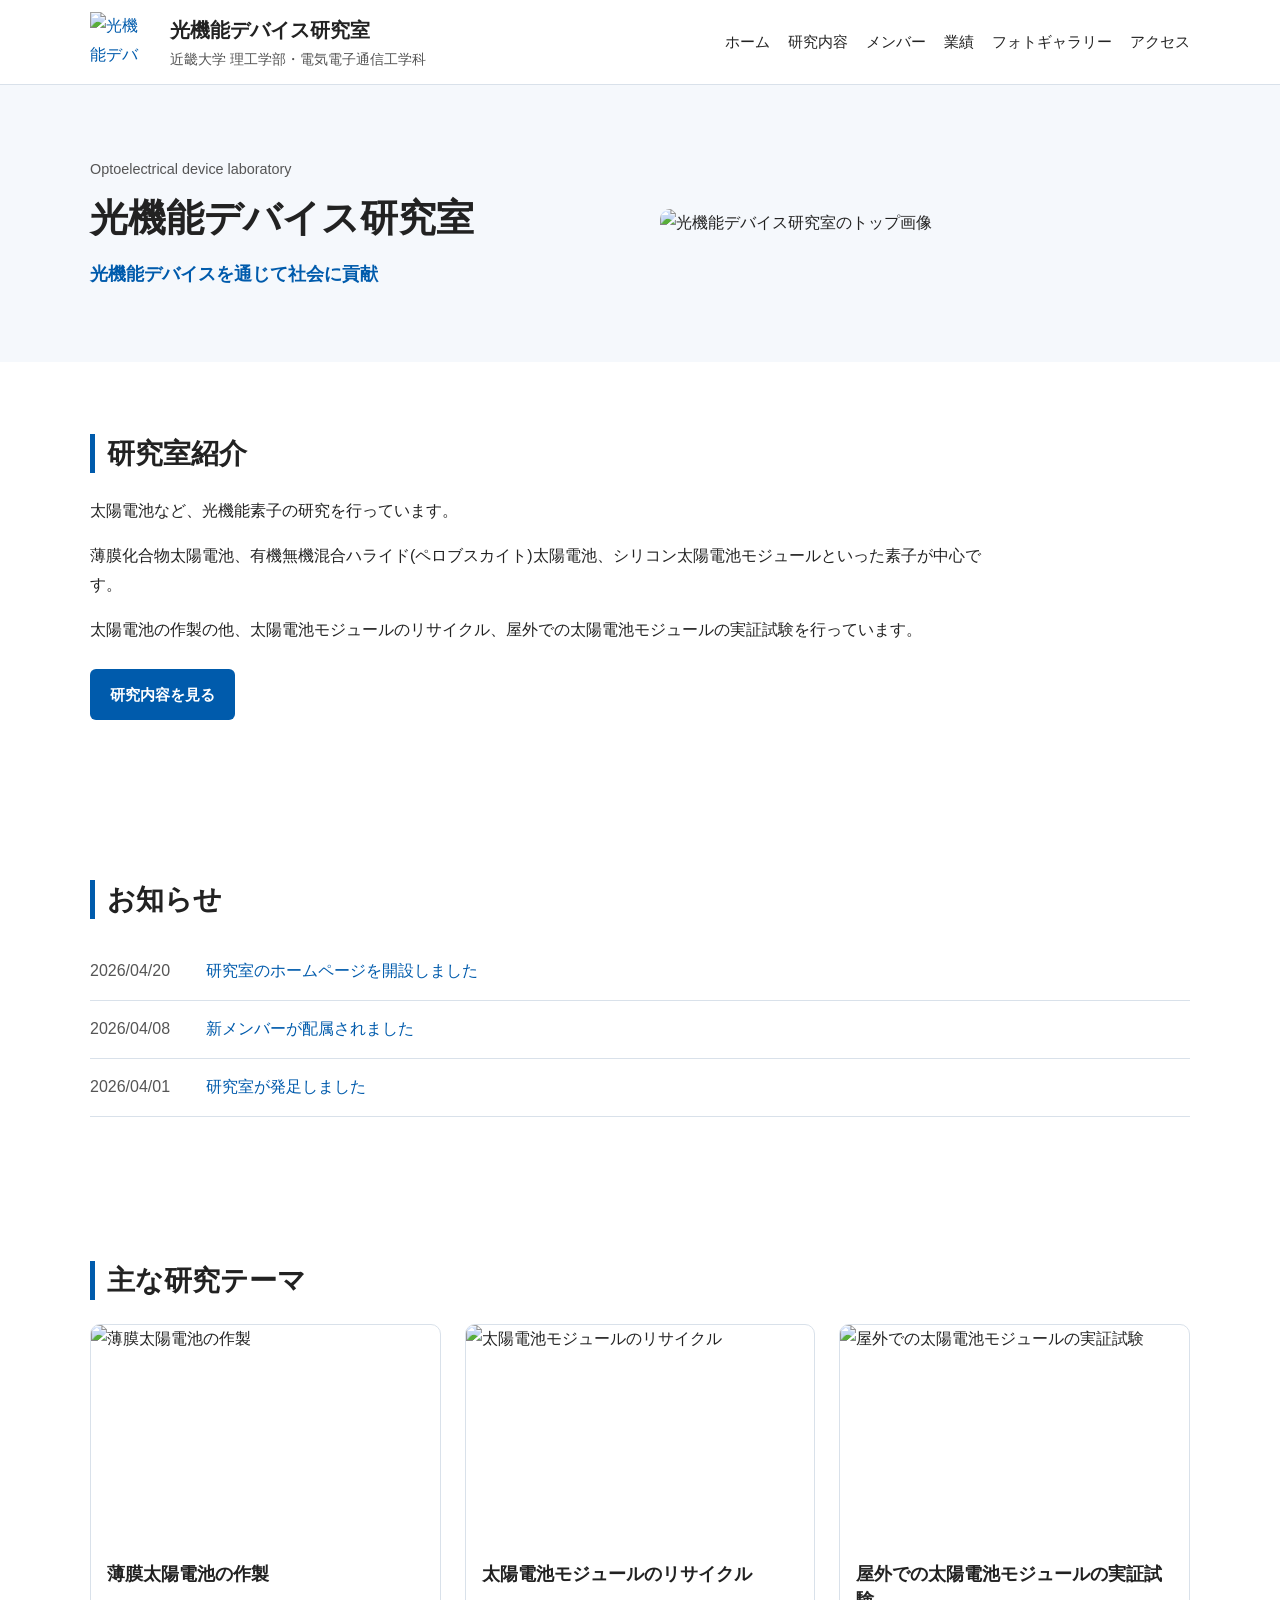
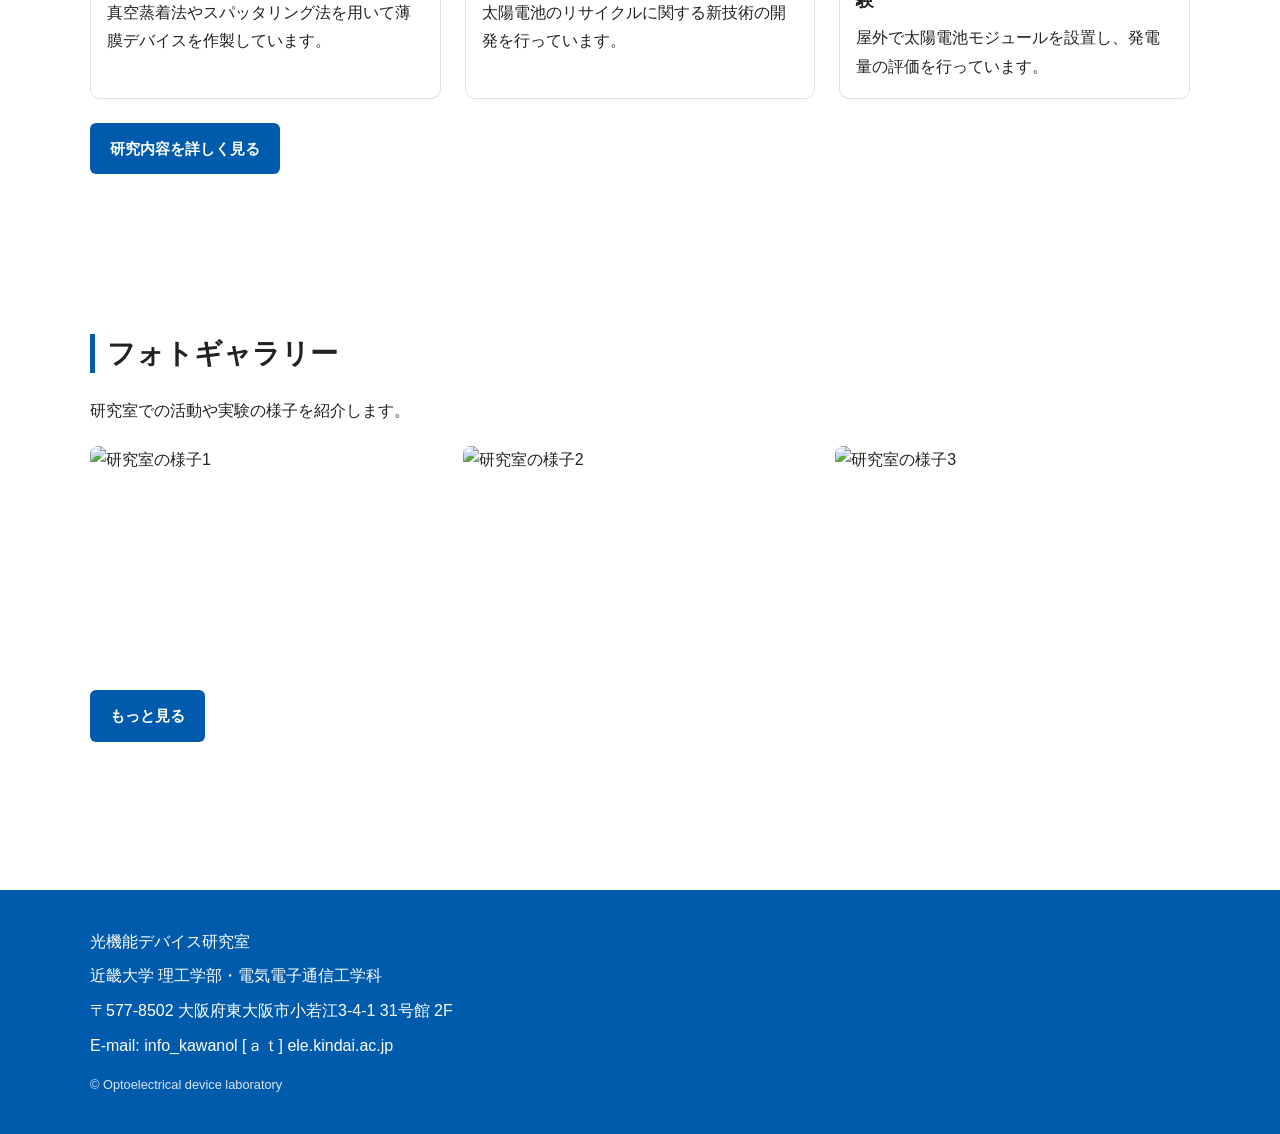
==== index.html @ dac976de "Add files via upload" ====
<!DOCTYPE html>
<html lang="ja">
<head>
  <meta charset="UTF-8">
  <meta name="viewport" content="width=device-width, initial-scale=1.0">
  <title>ホーム | 光機能デバイス研究室</title>
  <meta name="description" content="近畿大学 理工学部・電気電子通信工学科 光機能デバイス研究室のホームページです。研究内容、お知らせ、フォトギャラリーなどを掲載しています。">
  <link rel="stylesheet" href="css/style.css">
</head>
<body>
  <header class="site-header">
    <div class="container header-inner">
      <a href="index.html" class="site-logo">
        <img src="images/logo.jpg" alt="光機能デバイス研究室ロゴ">
      </a>

      <div class="site-title-group">
        <p class="site-title">光機能デバイス研究室</p>
        <p class="site-subtitle">近畿大学 理工学部・電気電子通信工学科</p>
      </div>

      <nav class="global-nav" aria-label="グローバルナビゲーション">
        <ul>
          <li><a href="index.html">ホーム</a></li>
          <li><a href="research.html">研究内容</a></li>
          <li><a href="members.html">メンバー</a></li>
          <li><a href="publications.html">業績</a></li>
          <li><a href="gallery.html">フォトギャラリー</a></li>
          <li><a href="access.html">アクセス</a></li>
        </ul>
      </nav>
    </div>
  </header>

  <main>
    <section class="hero">
      <div class="container hero-inner">
        <div class="hero-text">
          <p class="lab-name-en">Optoelectrical device laboratory</p>
          <h1>光機能デバイス研究室</h1>
          <p class="catchcopy">光機能デバイスを通じて社会に貢献</p>
        </div>

        <div class="hero-image">
          <img src="images/top.jpg" alt="光機能デバイス研究室のトップ画像">
        </div>
      </div>
    </section>

    <section class="about section">
      <div class="container">
        <h2>研究室紹介</h2>
        <p>太陽電池など、光機能素子の研究を行っています。</p>
        <p>薄膜化合物太陽電池、有機無機混合ハライド(ペロブスカイト)太陽電池、シリコン太陽電池モジュールといった素子が中心です。</p>
        <p>太陽電池の作製の他、太陽電池モジュールのリサイクル、屋外での太陽電池モジュールの実証試験を行っています。</p>
        <p class="section-link">
          <a href="research.html" class="button-link">研究内容を見る</a>
        </p>
      </div>
    </section>

    <section class="news section">
      <div class="container">
        <h2>お知らせ</h2>
        <ul class="news-list">
          <li>
            <time datetime="2026-04-20">2026/04/20</time>
            <a href="news/20260420-website-open.html">研究室のホームページを開設しました</a>
          </li>
          <li>
            <time datetime="2026-04-08">2026/04/08</time>
            <a href="news/20260408-new-members.html">新メンバーが配属されました</a>
          </li>
          <li>
            <time datetime="2026-04-01">2026/04/01</time>
            <a href="news/20260401-lab-start.html">研究室が発足しました</a>
          </li>
        </ul>
      </div>
    </section>

    <section class="research-summary section">
      <div class="container">
        <h2>主な研究テーマ</h2>

        <div class="card-grid">
          <article class="card">
            <img src="images/theme1.jpg" alt="薄膜太陽電池の作製">
            <div class="card-body">
              <h3>薄膜太陽電池の作製</h3>
              <p>真空蒸着法やスパッタリング法を用いて薄膜デバイスを作製しています。</p>
            </div>
          </article>

          <article class="card">
            <img src="images/theme2.jpg" alt="太陽電池モジュールのリサイクル">
            <div class="card-body">
              <h3>太陽電池モジュールのリサイクル</h3>
              <p>太陽電池のリサイクルに関する新技術の開発を行っています。</p>
            </div>
          </article>

          <article class="card">
            <img src="images/theme3.jpg" alt="屋外での太陽電池モジュールの実証試験">
            <div class="card-body">
              <h3>屋外での太陽電池モジュールの実証試験</h3>
              <p>屋外で太陽電池モジュールを設置し、発電量の評価を行っています。</p>
            </div>
          </article>
        </div>

        <p class="section-link">
          <a href="research.html" class="button-link">研究内容を詳しく見る</a>
        </p>
      </div>
    </section>

    <section class="gallery-preview section">
      <div class="container">
        <h2>フォトギャラリー</h2>
        <p>研究室での活動や実験の様子を紹介します。</p>

        <div class="gallery-grid">
          <img src="images/gallery_001.jpg" alt="研究室の様子1">
          <img src="images/gallery_002.jpg" alt="研究室の様子2">
          <img src="images/gallery_003.jpg" alt="研究室の様子3">
        </div>

        <p class="section-link">
          <a href="gallery.html" class="button-link">もっと見る</a>
        </p>
      </div>
    </section>
  </main>

  <footer class="site-footer">
    <div class="container">
      <p>光機能デバイス研究室</p>
      <p>近畿大学 理工学部・電気電子通信工学科</p>
      <p>〒577-8502 大阪府東大阪市小若江3-4-1 31号館 2F</p>
      <p>E-mail: info_kawanol [ａｔ] ele.kindai.ac.jp</p>
      <p class="copyright">© Optoelectrical device laboratory</p>
    </div>
  </footer>

  <script src="js/main.js"></script>
</body>
</html>
---- css/style.css ----
/* ===============================
   リセット & 基本設定
=============================== */
*,
*::before,
*::after {
  box-sizing: border-box;
}

html {
  font-size: 100%;
}

body {
  margin: 0;
  font-family:
    "Hiragino Kaku Gothic ProN",
    "Yu Gothic",
    "Meiryo",
    sans-serif;
  line-height: 1.8;
  color: #222222;
  background: #ffffff;
}

img {
  max-width: 100%;
  height: auto;
  display: block;
}

a {
  color: #005BAC;
  text-decoration: none;
  transition: 0.2s ease;
}

a:hover {
  text-decoration: underline;
}

ul,
ol {
  margin: 0;
  padding: 0;
}

p {
  margin: 0 0 1em;
}

/* ===============================
   共通レイアウト
=============================== */
.container {
  width: min(1100px, 92%);
  margin: 0 auto;
}

.section {
  padding: 72px 0;
}

.section-link {
  margin-top: 24px;
}

.page-header {
  background: #F5F8FC;
}

.page-header h1 {
  margin: 0 0 16px;
  font-size: 2.2rem;
  line-height: 1.4;
}

.page-header p {
  max-width: 800px;
  margin-bottom: 0;
  color: #444444;
}

/* ===============================
   見出し
=============================== */
h1,
h2,
h3 {
  line-height: 1.4;
}

h2 {
  font-size: 1.75rem;
  margin: 0 0 24px;
  border-left: 5px solid #005BAC;
  padding-left: 12px;
}

h3 {
  font-size: 1.15rem;
  margin: 0 0 12px;
}

/* ===============================
   ボタン・リンク
=============================== */
.button-link {
  display: inline-block;
  padding: 12px 20px;
  background: #005BAC;
  color: #ffffff;
  border-radius: 6px;
  font-size: 0.95rem;
  font-weight: 700;
  text-decoration: none;
}

.button-link:hover {
  background: #0F6FC6;
  text-decoration: none;
}

.text-link {
  display: inline-block;
  margin-top: 24px;
  font-weight: 700;
}

/* ===============================
   ヘッダー
=============================== */
.site-header {
  background: #ffffff;
  border-bottom: 1px solid #D9E1EA;
}

.header-inner {
  display: flex;
  align-items: center;
  gap: 20px;
  padding: 12px 0;
}

.site-logo {
  flex-shrink: 0;
}

.site-logo img {
  width: 60px;
  height: 60px;
  object-fit: cover;
}

.site-title-group {
  flex: 1;
  min-width: 0;
}

.site-title {
  font-size: 1.25rem;
  font-weight: 700;
  margin: 0;
}

.site-subtitle {
  font-size: 0.85rem;
  color: #555555;
  margin: 0;
}

.global-nav ul {
  list-style: none;
  display: flex;
  flex-wrap: wrap;
  gap: 18px;
  margin: 0;
  padding: 0;
}

.global-nav a {
  font-size: 0.95rem;
  color: #222222;
  text-decoration: none;
}

.global-nav a:hover {
  color: #005BAC;
  text-decoration: none;
}

/* ===============================
   ヒーロー（トップページ）
=============================== */
.hero {
  background: #F5F8FC;
  padding: 72px 0;
}

.hero-inner {
  display: grid;
  grid-template-columns: 1fr 1fr;
  gap: 40px;
  align-items: center;
}

.hero-text {
  min-width: 0;
}

.lab-name-en {
  font-size: 0.9rem;
  color: #555555;
  margin-bottom: 8px;
}

.hero h1 {
  font-size: 2.4rem;
  margin: 0 0 12px;
}

.catchcopy {
  font-size: 1.15rem;
  color: #005BAC;
  font-weight: 700;
  margin-bottom: 0;
}

.hero-image img {
  width: 100%;
  border-radius: 10px;
  object-fit: cover;
}

/* ===============================
   研究室紹介
=============================== */
.about p {
  max-width: 900px;
}

/* ===============================
   お知らせ
=============================== */
.news-list {
  list-style: none;
  padding: 0;
  margin: 0;
}

.news-list li {
  display: flex;
  gap: 16px;
  align-items: flex-start;
  padding: 14px 0;
  border-bottom: 1px solid #D9E1EA;
}

.news-list time {
  color: #555555;
  min-width: 100px;
  flex-shrink: 0;
}

/* ===============================
   カード（トップの研究テーマ）
=============================== */
.card-grid {
  display: grid;
  grid-template-columns: repeat(3, 1fr);
  gap: 24px;
}

.card {
  border: 1px solid #D9E1EA;
  border-radius: 10px;
  overflow: hidden;
  background: #ffffff;
}

.card img {
  width: 100%;
  height: 220px;
  object-fit: cover;
}

.card-body {
  padding: 16px;
}

.card-body p {
  margin-bottom: 0;
}

/* ===============================
   研究内容ページ
=============================== */
.research-detail .container {
  display: grid;
  gap: 40px;
}

.research-item {
  display: grid;
  grid-template-columns: 1fr 1fr;
  gap: 32px;
  align-items: center;
}

.research-image img {
  width: 100%;
  border-radius: 10px;
  object-fit: cover;
}

.research-text p:last-child {
  margin-bottom: 0;
}

/* ===============================
   メンバーページ
=============================== */
.profile-card {
  display: grid;
  grid-template-columns: 280px 1fr;
  gap: 32px;
  align-items: start;
}

.profile-image img {
  width: 100%;
  border-radius: 10px;
  object-fit: cover;
}

.profile-text p {
  margin: 0 0 12px;
}

.student-groups {
  display: grid;
  gap: 20px;
}

.student-group {
  border: 1px solid #D9E1EA;
  border-radius: 10px;
  padding: 20px;
  background: #ffffff;
}

.student-group ul {
  padding-left: 20px;
  margin: 0;
}

.student-group li {
  margin-bottom: 8px;
}

.student-group li:last-child {
  margin-bottom: 0;
}

/* ===============================
   業績ページ
=============================== */
.publications p:last-child {
  margin-bottom: 0;
}

/* ===============================
   ギャラリー
=============================== */
.gallery-grid {
  display: grid;
  grid-template-columns: repeat(3, 1fr);
  gap: 18px;
  margin-top: 20px;
}

.gallery-item {
  margin: 0;
}

.gallery-grid img {
  width: 100%;
  height: 220px;
  object-fit: cover;
  border-radius: 8px;
}

.gallery-item figcaption {
  margin-top: 8px;
  font-size: 0.9rem;
  color: #555555;
}

/* ===============================
   アクセスページ
=============================== */
.info-block {
  padding: 24px;
  border: 1px solid #D9E1EA;
  border-radius: 10px;
  margin-bottom: 20px;
  background: #ffffff;
}

.info-block:last-child {
  margin-bottom: 0;
}

.info-block h2 {
  margin-bottom: 16px;
}

/* ===============================
   ニュース詳細ページ
=============================== */
.news-article {
  background: #ffffff;
}

.article-container {
  max-width: 800px;
}

.article-container h1 {
  margin: 0 0 12px;
  font-size: 2rem;
}

.article-date {
  color: #555555;
  font-size: 0.95rem;
  margin-bottom: 24px;
}

.article-body p {
  margin-bottom: 16px;
}

/* ===============================
   フッター
=============================== */
.site-footer {
  background: #005BAC;
  color: #ffffff;
  padding: 32px 0;
  margin-top: 60px;
}

.site-footer p {
  margin: 6px 0;
}

.site-footer .copyright {
  font-size: 0.8rem;
  margin-top: 12px;
  opacity: 0.85;
}

/* ===============================
   レスポンシブ
=============================== */
@media (max-width: 900px) {
  .card-grid {
    grid-template-columns: 1fr 1fr;
  }

  .gallery-grid {
    grid-template-columns: 1fr 1fr;
  }

  .research-item {
    grid-template-columns: 1fr;
  }
}

@media (max-width: 768px) {
  .section {
    padding: 56px 0;
  }

  .header-inner {
    flex-wrap: wrap;
    align-items: flex-start;
  }

  .site-title {
    font-size: 1.1rem;
  }

  .site-subtitle {
    font-size: 0.8rem;
  }

  .global-nav {
    width: 100%;
  }

  .global-nav ul {
    gap: 10px 14px;
  }

  .hero {
    padding: 56px 0;
  }

  .hero-inner {
    grid-template-columns: 1fr;
  }

  .hero h1 {
    font-size: 2rem;
  }

  .catchcopy {
    font-size: 1.05rem;
  }

  .page-header h1,
  .article-container h1 {
    font-size: 1.8rem;
  }

  h2 {
    font-size: 1.45rem;
  }

  .profile-card {
    grid-template-columns: 1fr;
  }

  .news-list li {
    flex-direction: column;
    gap: 6px;
  }

  .news-list time {
    min-width: auto;
  }
}

@media (max-width: 560px) {
  .card-grid,
  .gallery-grid {
    grid-template-columns: 1fr;
  }

  .site-logo img {
    width: 52px;
    height: 52px;
  }

  .hero h1 {
    font-size: 1.7rem;
  }

  .page-header h1,
  .article-container h1 {
    font-size: 1.6rem;
  }
}
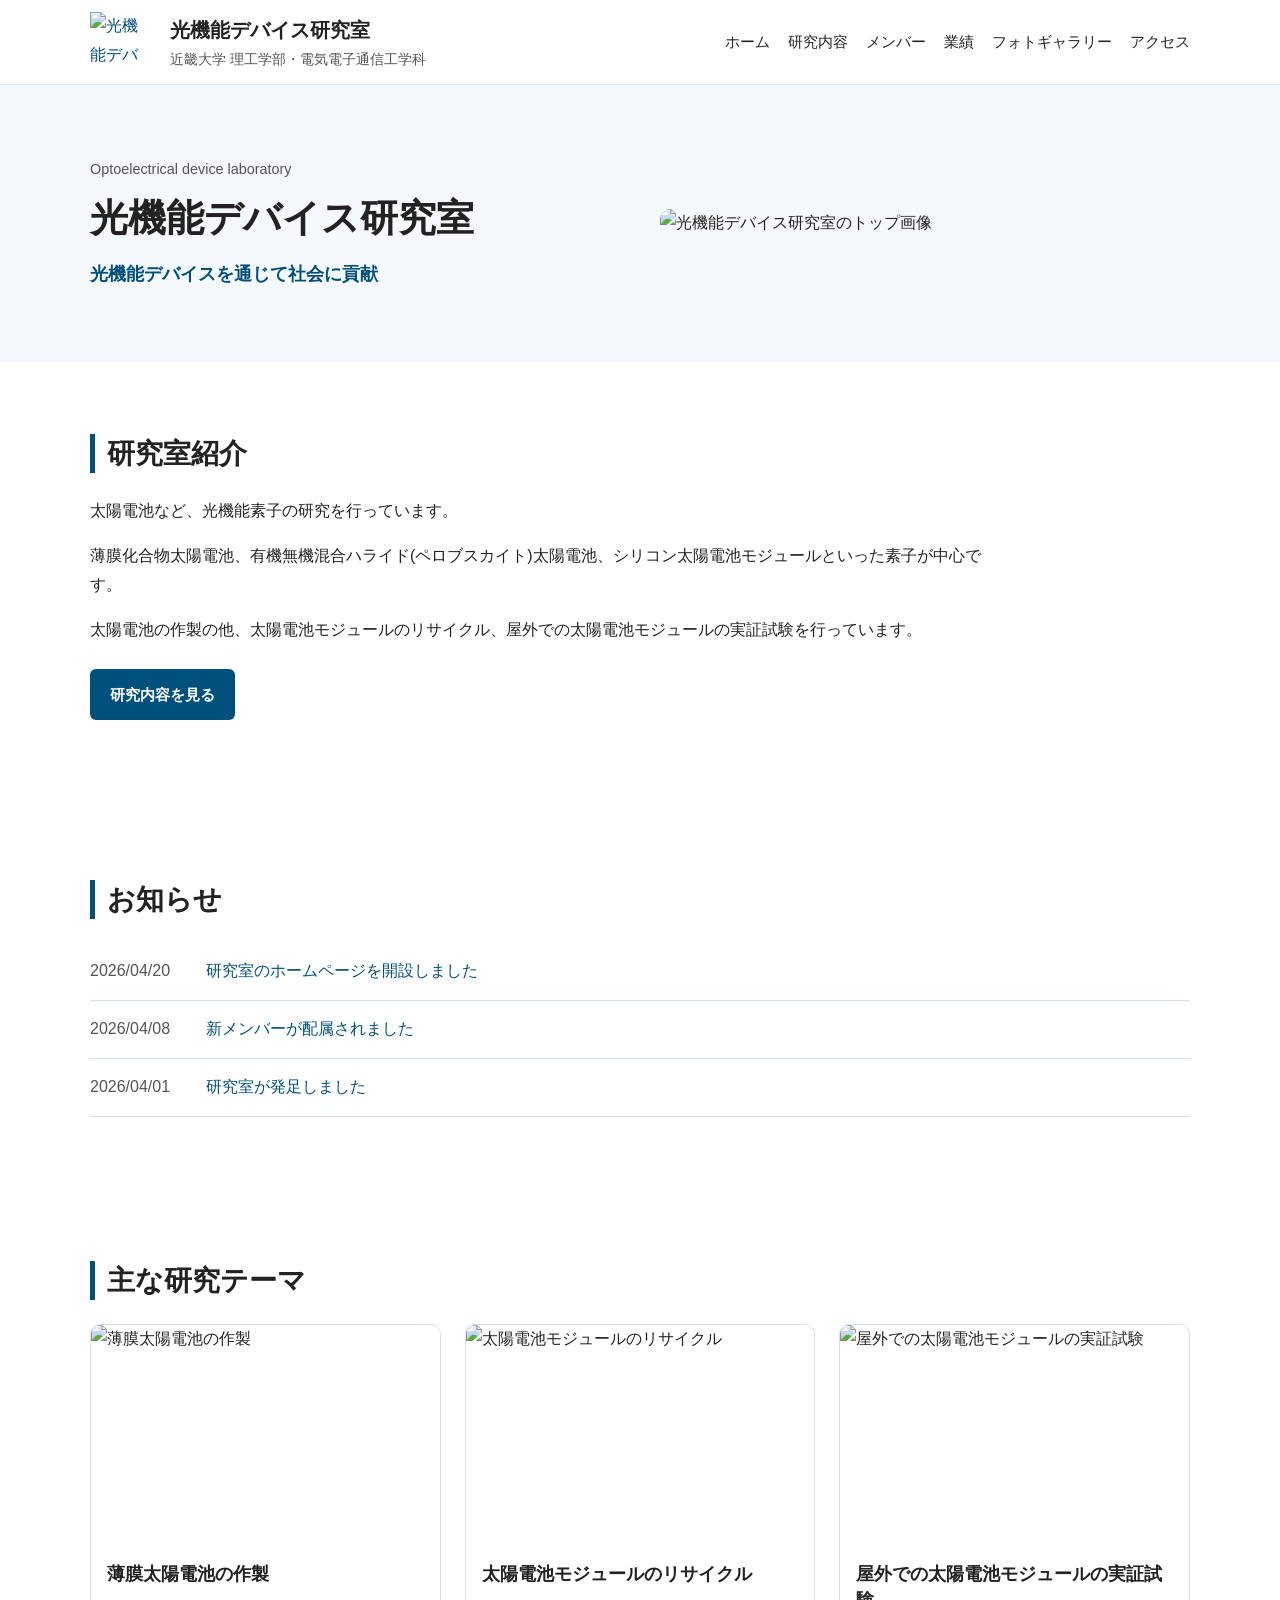
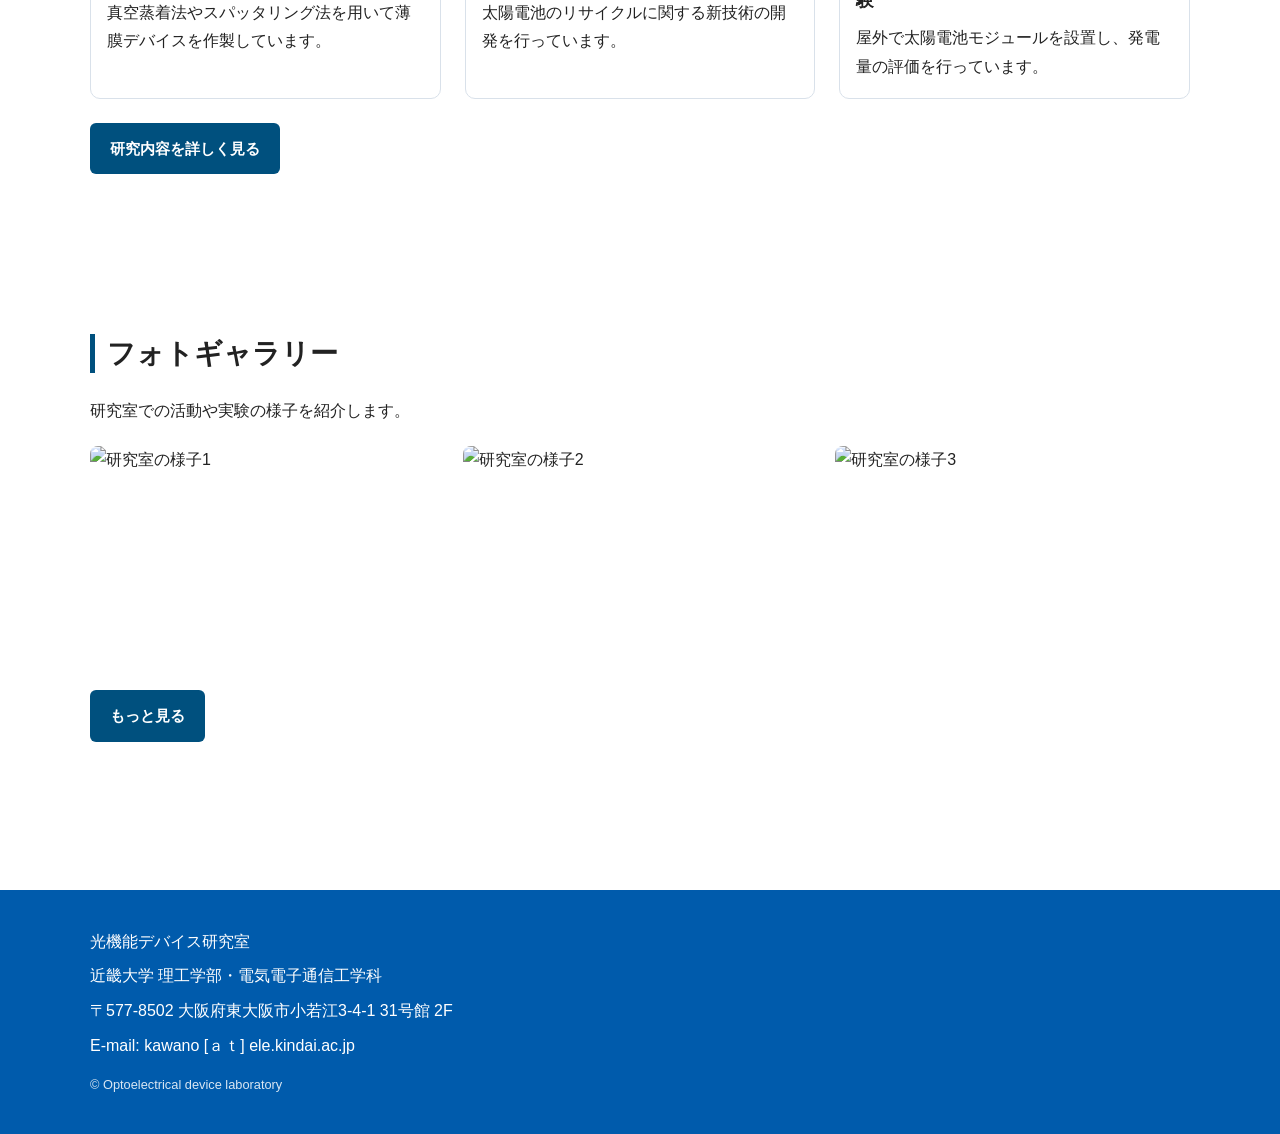
==== commit 66a1347d: "Update index.html" ====
--- a/index.html
+++ b/index.html
@@ -138,7 +138,7 @@
       <p>光機能デバイス研究室</p>
       <p>近畿大学 理工学部・電気電子通信工学科</p>
       <p>〒577-8502 大阪府東大阪市小若江3-4-1 31号館 2F</p>
-      <p>E-mail: info_kawanol [ａｔ] ele.kindai.ac.jp</p>
+      <p>E-mail: kawano [ａｔ] ele.kindai.ac.jp</p>
       <p class="copyright">© Optoelectrical device laboratory</p>
     </div>
   </footer>
--- a/css/style.css
+++ b/css/style.css
@@ -30,7 +30,7 @@
 }
 
 a {
-  color: #005BAC;
+  color:  #00507e;
   text-decoration: none;
   transition: 0.2s ease;
 }
@@ -93,7 +93,7 @@
 h2 {
   font-size: 1.75rem;
   margin: 0 0 24px;
-  border-left: 5px solid #005BAC;
+  border-left: 5px solid  #00507e;
   padding-left: 12px;
 }
 
@@ -108,7 +108,7 @@
 .button-link {
   display: inline-block;
   padding: 12px 20px;
-  background: #005BAC;
+  background:  #00507e;
   color: #ffffff;
   border-radius: 6px;
   font-size: 0.95rem;
@@ -185,7 +185,7 @@
 }
 
 .global-nav a:hover {
-  color: #005BAC;
+  color:  #00507e;
   text-decoration: none;
 }
 
@@ -221,7 +221,7 @@
 
 .catchcopy {
   font-size: 1.15rem;
-  color: #005BAC;
+  color:  #00507e;
   font-weight: 700;
   margin-bottom: 0;
 }
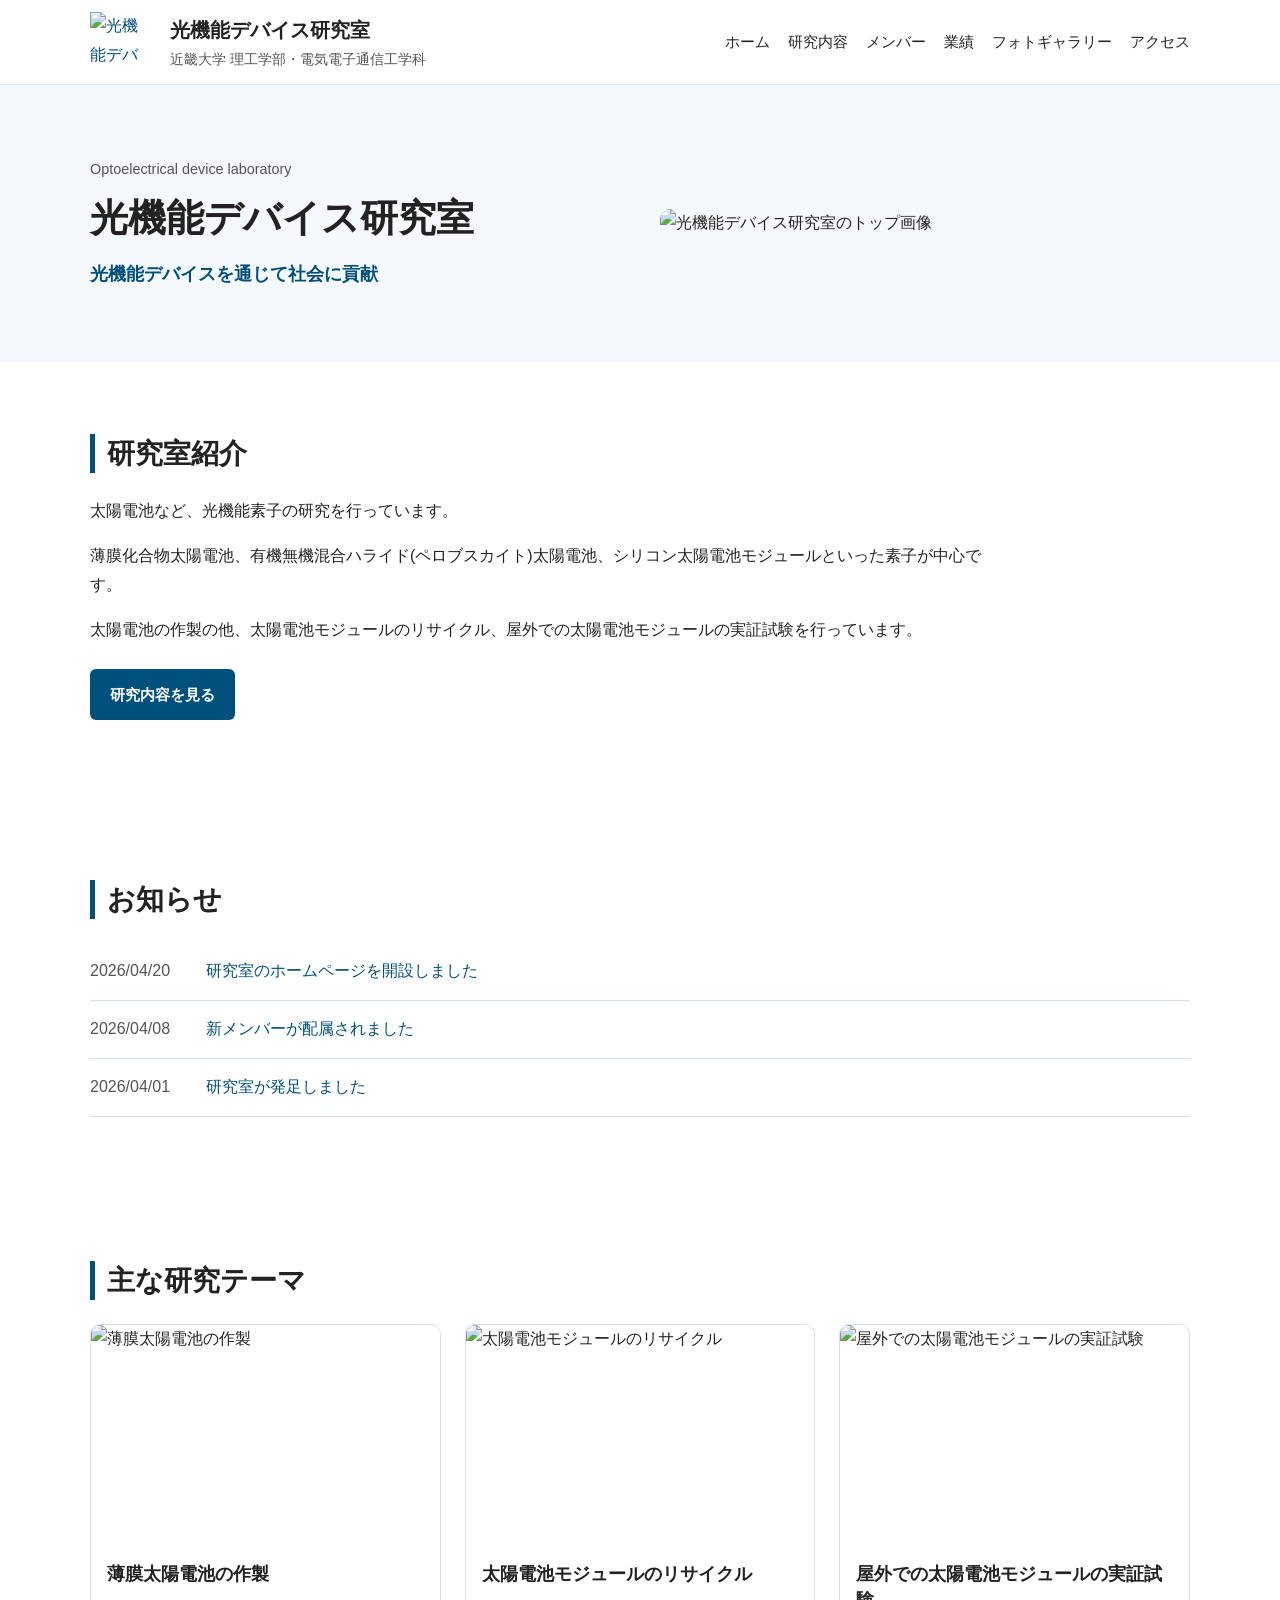
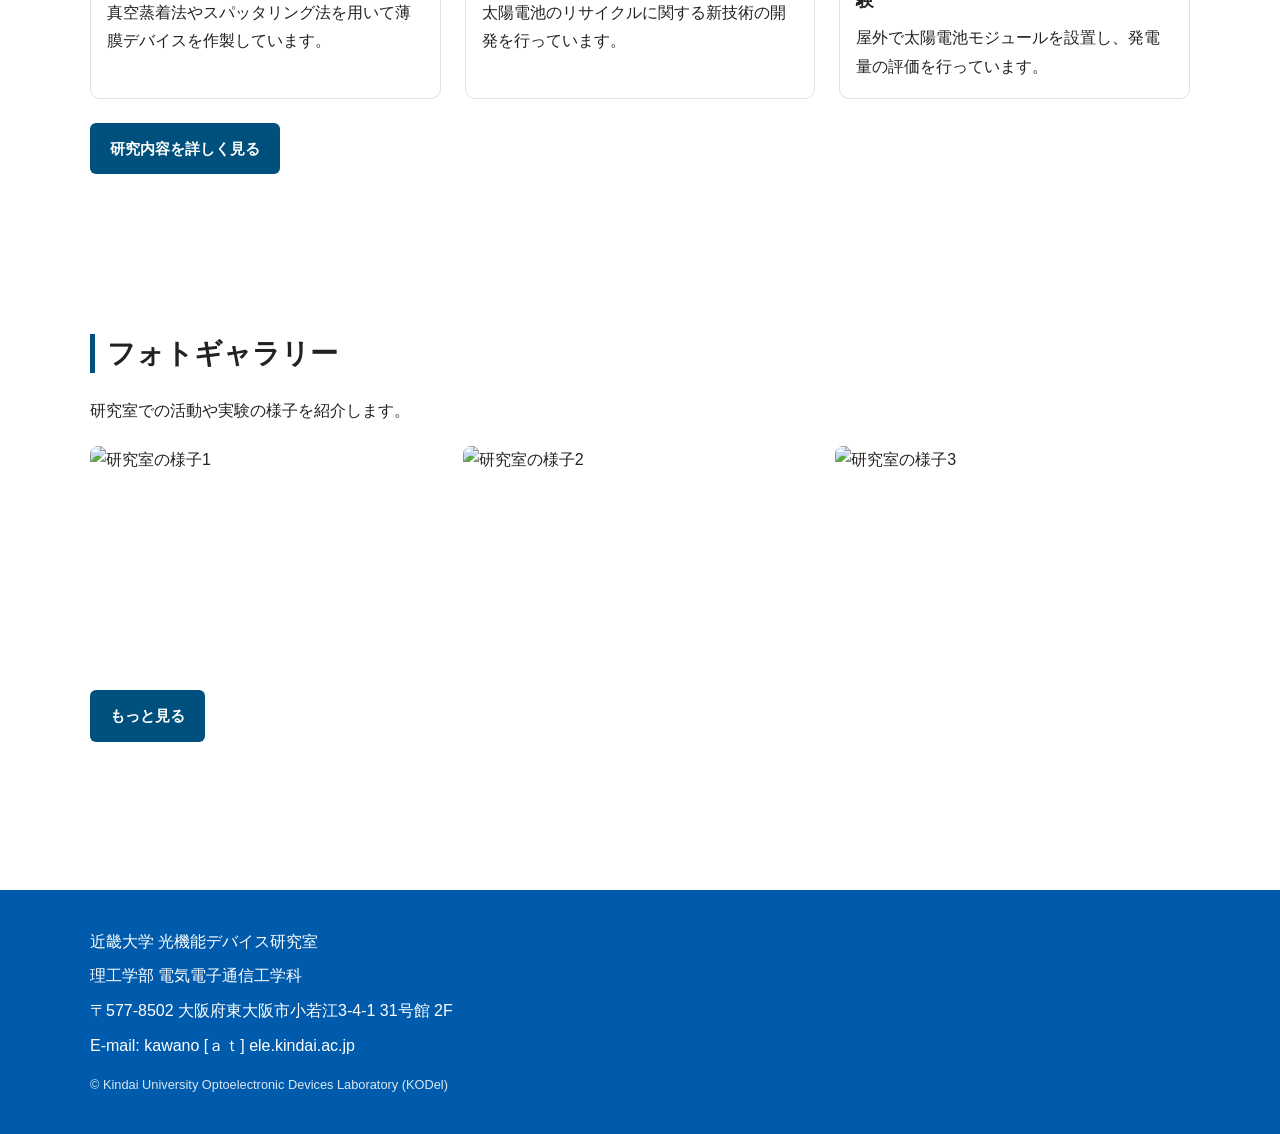
==== commit 2392d204: "Update index.html" ====
--- a/index.html
+++ b/index.html
@@ -135,11 +135,11 @@
 
   <footer class="site-footer">
     <div class="container">
-      <p>光機能デバイス研究室</p>
-      <p>近畿大学 理工学部・電気電子通信工学科</p>
+      <p>近畿大学 光機能デバイス研究室</p>
+      <p>理工学部 電気電子通信工学科</p>
       <p>〒577-8502 大阪府東大阪市小若江3-4-1 31号館 2F</p>
       <p>E-mail: kawano [ａｔ] ele.kindai.ac.jp</p>
-      <p class="copyright">© Optoelectrical device laboratory</p>
+      <p class="copyright">© Kindai University Optoelectronic Devices Laboratory (KODel)</p>
     </div>
   </footer>
 
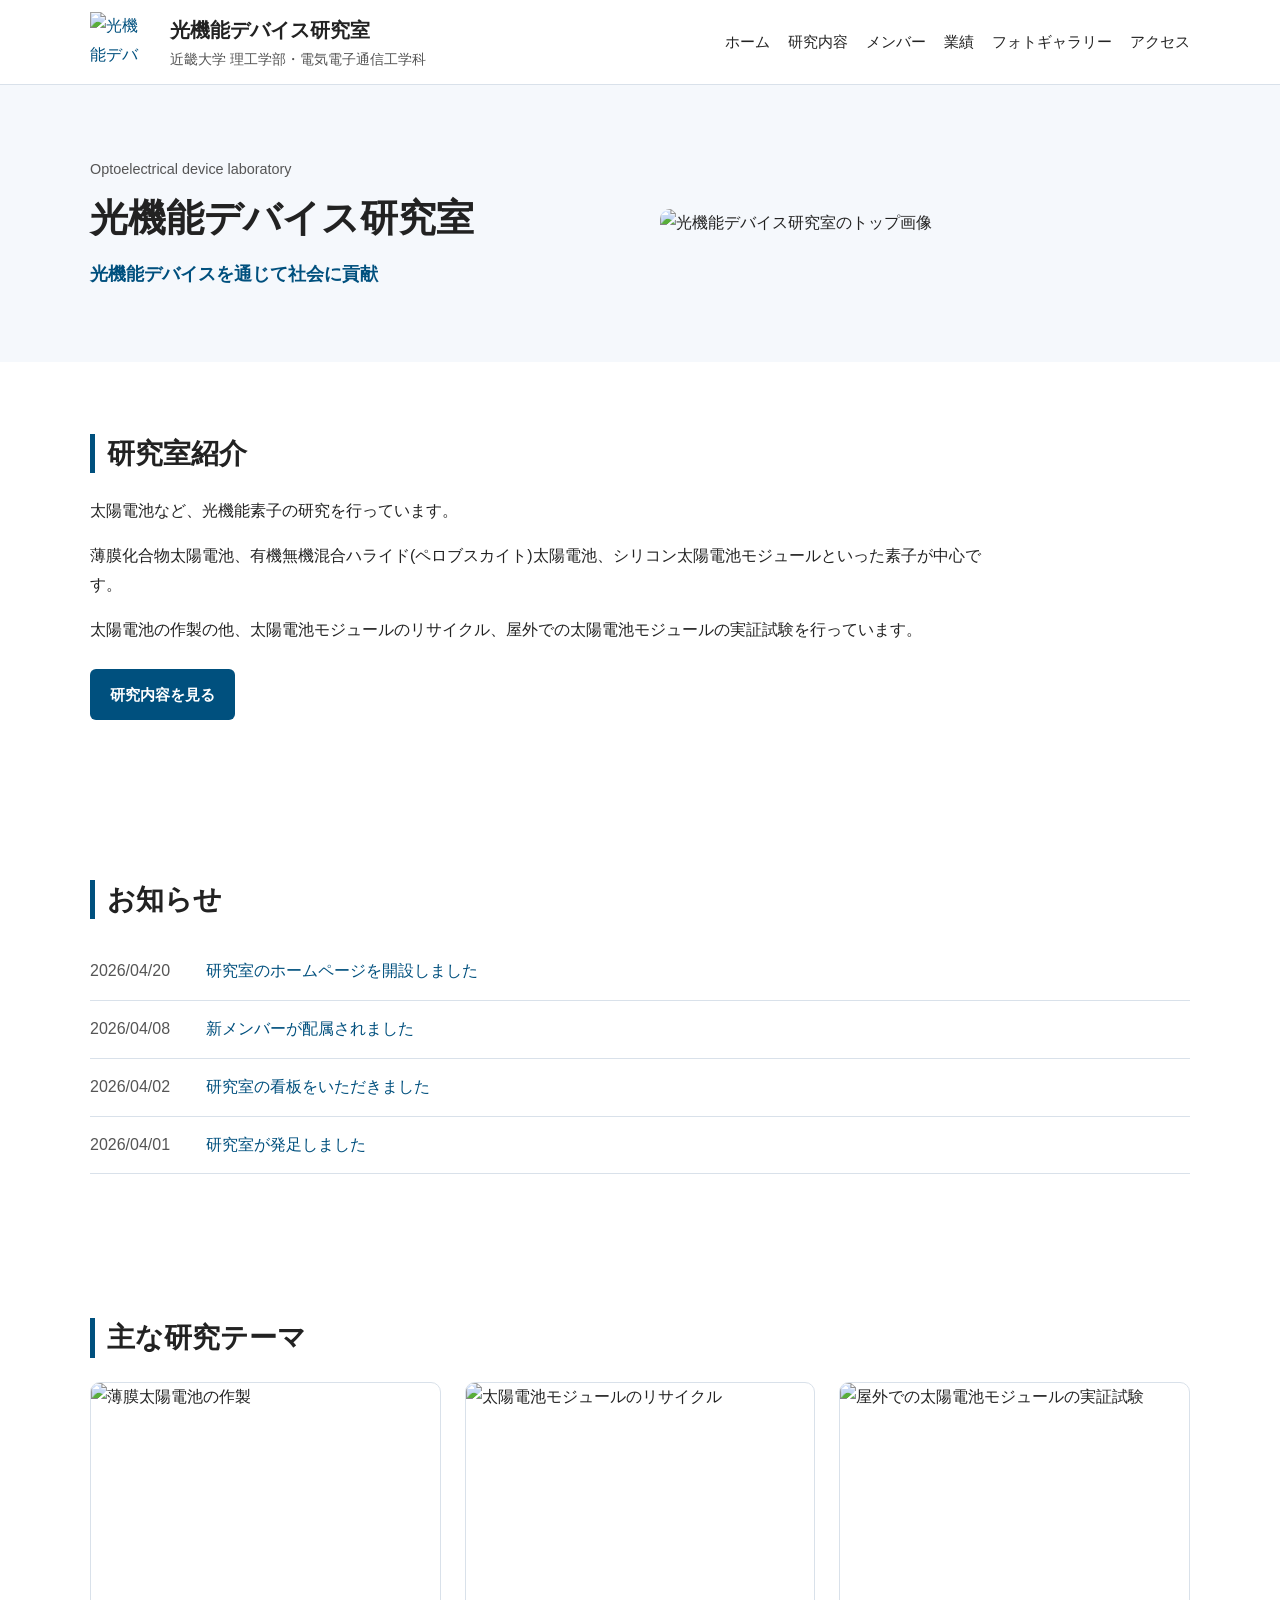
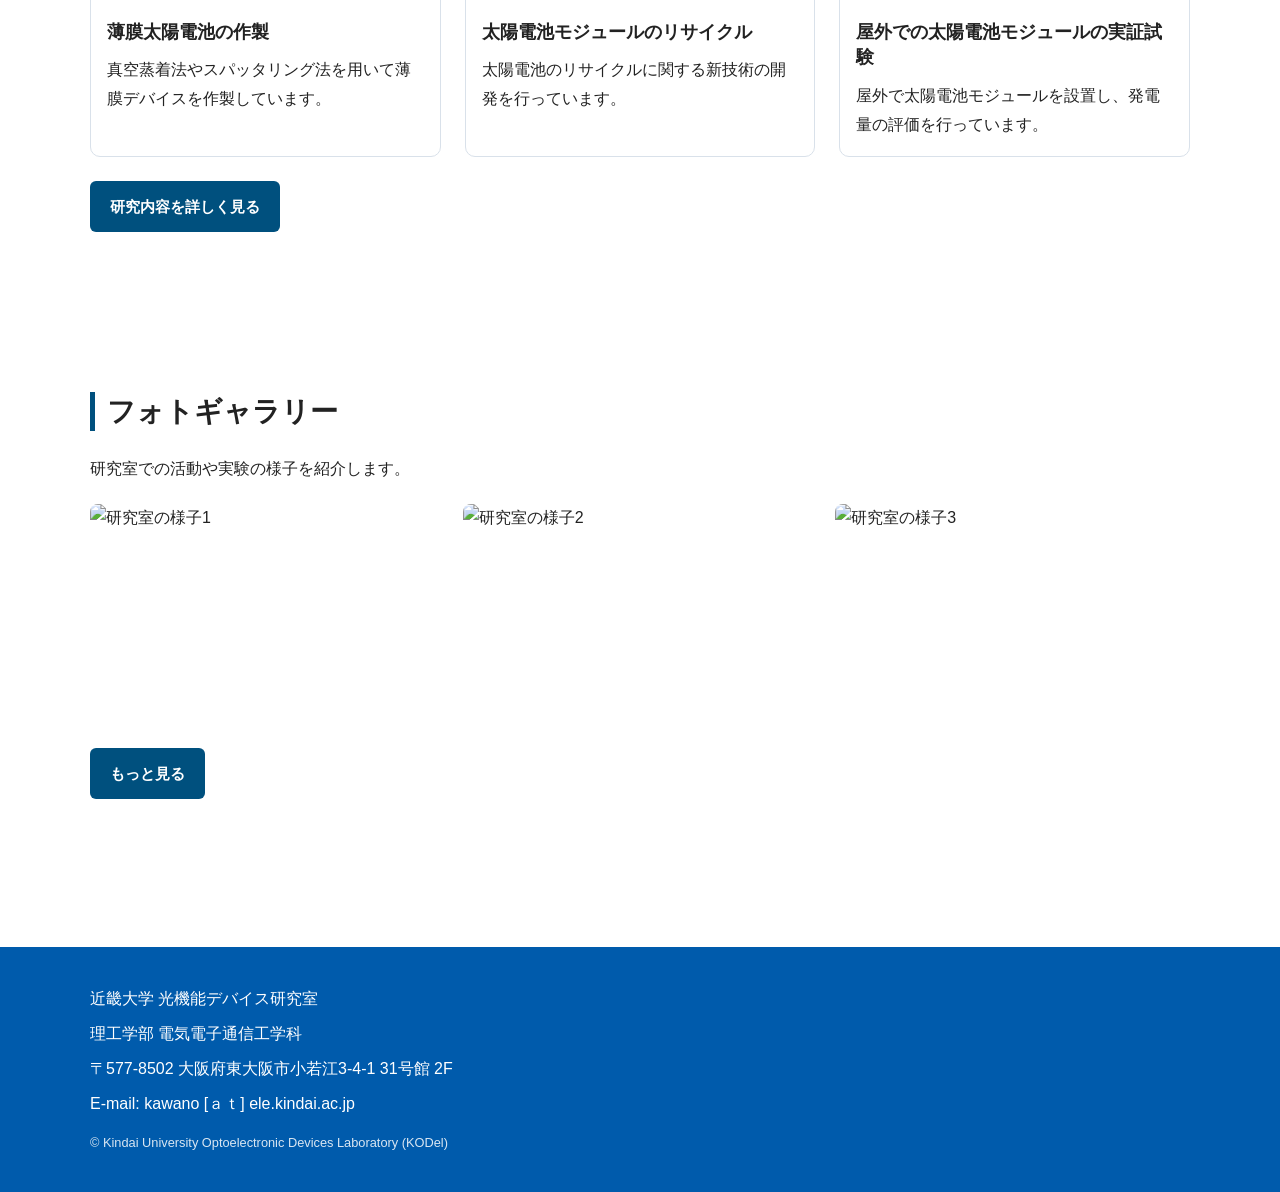
==== commit 2bf80711: "Update index.html" ====
--- a/index.html
+++ b/index.html
@@ -70,6 +70,10 @@
           <li>
             <time datetime="2026-04-08">2026/04/08</time>
             <a href="news/20260408-new-members.html">新メンバーが配属されました</a>
+          </li>
+          <li>
+          <time datetime="2026-04-02">2026/04/02</time>
+          <a href="news/20260402-lab-signboard.html">研究室の看板をいただきました</a>
           </li>
           <li>
             <time datetime="2026-04-01">2026/04/01</time>
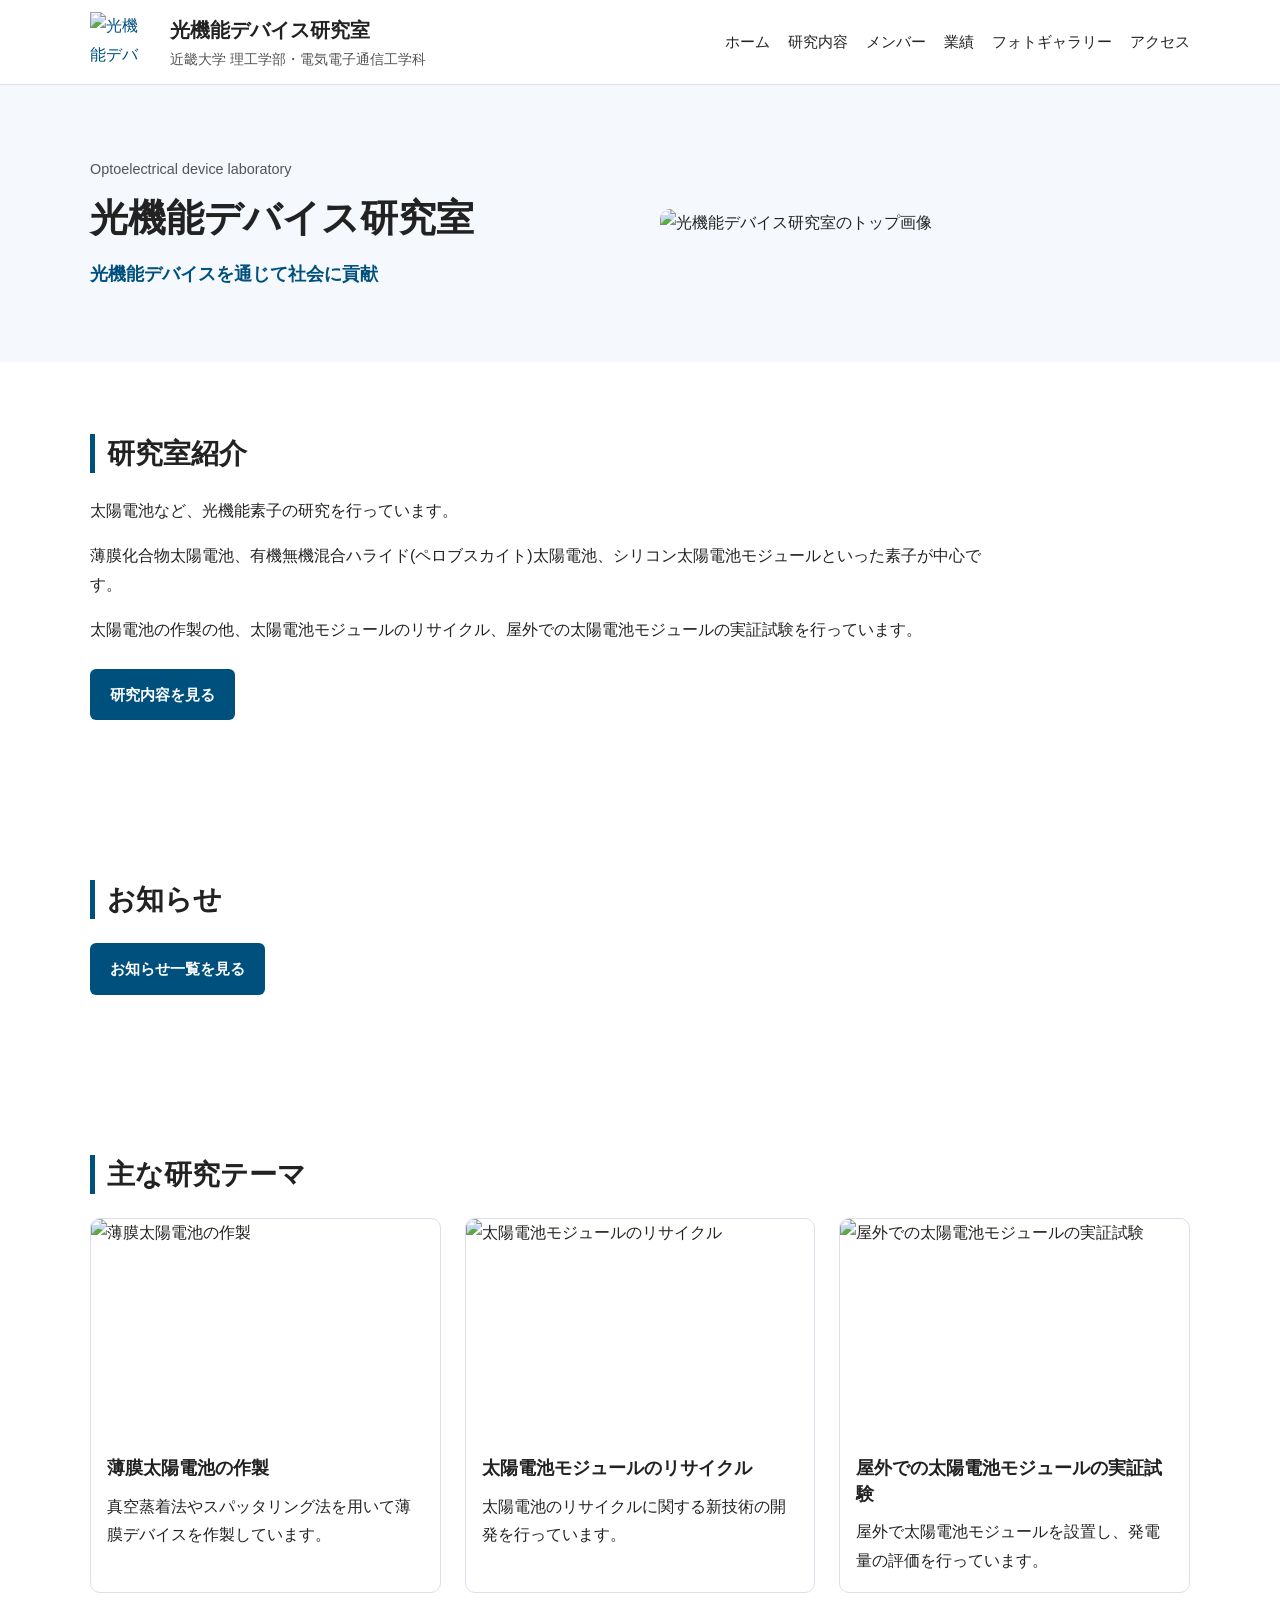
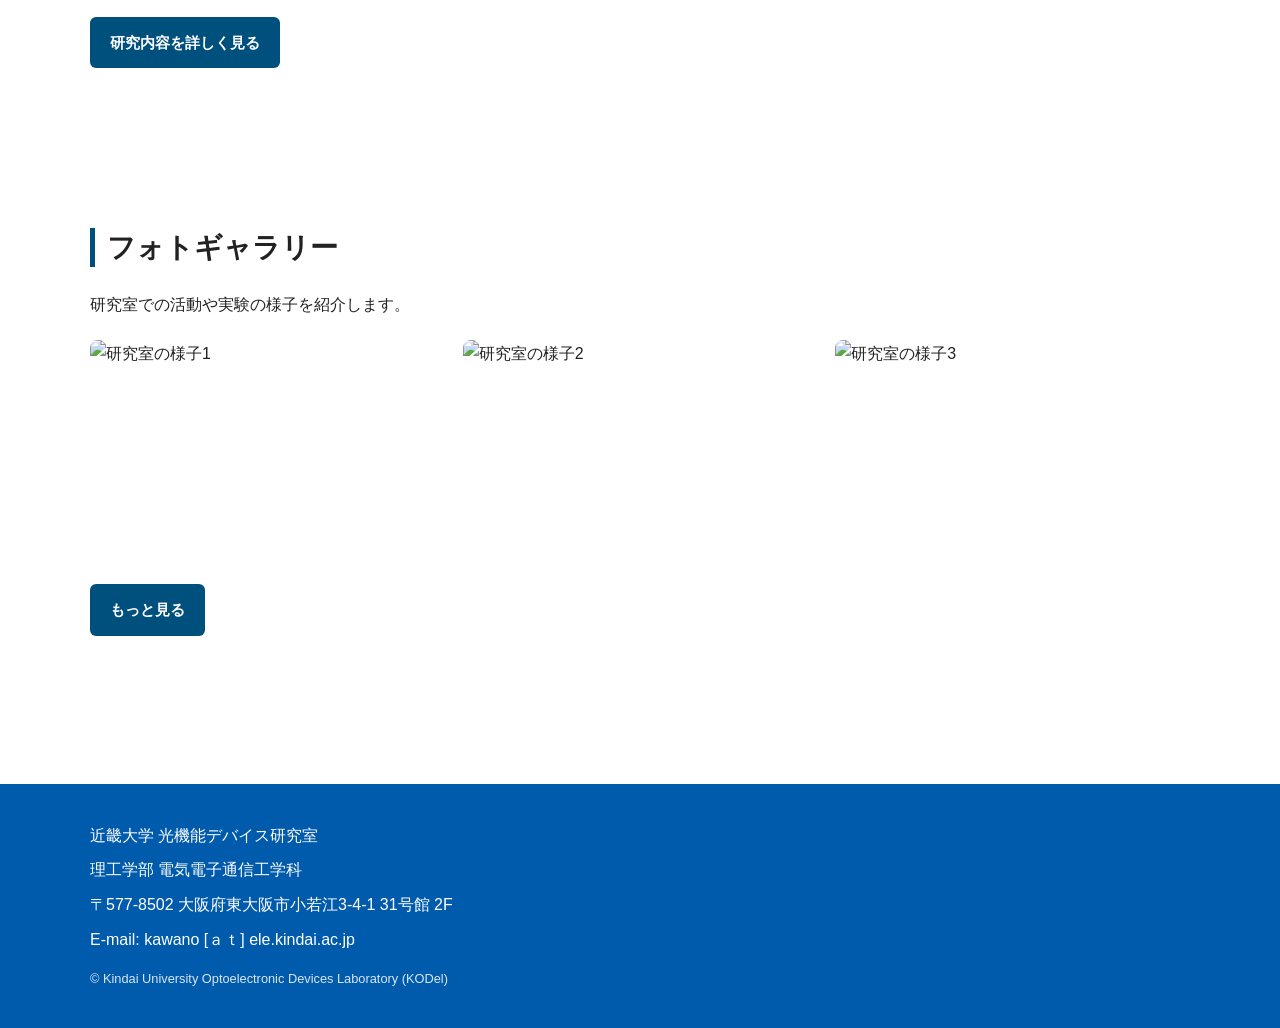
==== commit 3b76c98d: "Update index.html" ====
--- a/index.html
+++ b/index.html
@@ -59,29 +59,19 @@
       </div>
     </section>
 
-    <section class="news section">
-      <div class="container">
-        <h2>お知らせ</h2>
-        <ul class="news-list">
-          <li>
-            <time datetime="2026-04-20">2026/04/20</time>
-            <a href="news/20260420-website-open.html">研究室のホームページを開設しました</a>
-          </li>
-          <li>
-            <time datetime="2026-04-08">2026/04/08</time>
-            <a href="news/20260408-new-members.html">新メンバーが配属されました</a>
-          </li>
-          <li>
-          <time datetime="2026-04-02">2026/04/02</time>
-          <a href="news/20260402-lab-signboard.html">研究室の看板をいただきました</a>
-          </li>
-          <li>
-            <time datetime="2026-04-01">2026/04/01</time>
-            <a href="news/20260401-lab-start.html">研究室が発足しました</a>
-          </li>
-        </ul>
-      </div>
-    </section>
+<section class="news section">
+  <div class="container">
+    <h2>お知らせ</h2>
+
+    <ul class="news-list" id="latest-news-list">
+      <!-- data/news.js から最新3件を自動表示 -->
+    </ul>
+
+    <p class="section-link">
+      <a href="news.html" class="button-link">お知らせ一覧を見る</a>
+    </p>
+  </div>
+</section>
 
     <section class="research-summary section">
       <div class="container">
@@ -148,5 +138,22 @@
   </footer>
 
   <script src="js/main.js"></script>
+  <script src="data/news.js"></script>
+<script>
+  const latestNewsList = document.getElementById("latest-news-list");
+
+  if (latestNewsList && typeof newsItems !== "undefined") {
+    newsItems.slice(0, 3).forEach((item) => {
+      const li = document.createElement("li");
+
+      li.innerHTML = `
+        <time datetime="${item.datetime}">${item.date}</time>
+        <a href="${item.url}">${item.title}</a>
+      `;
+
+      latestNewsList.appendChild(li);
+    });
+  }
+</script>
 </body>
 </html>
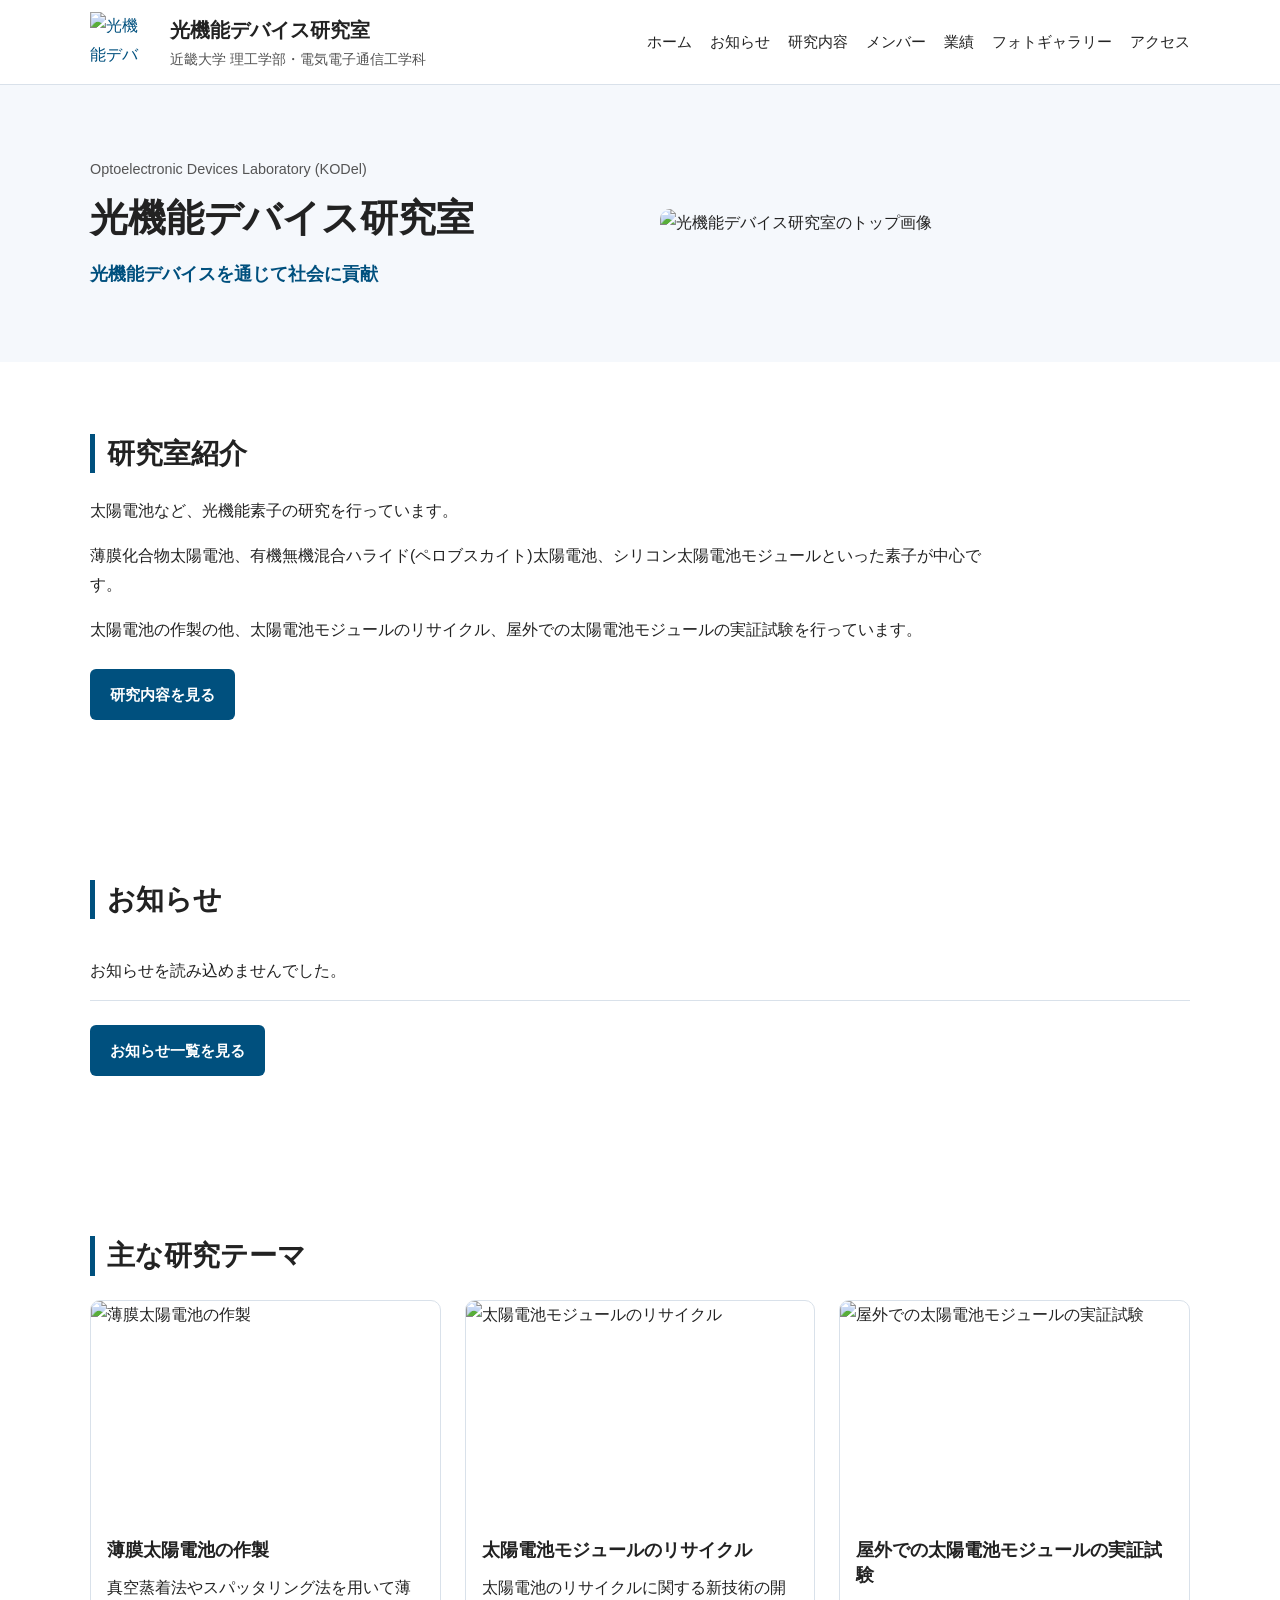
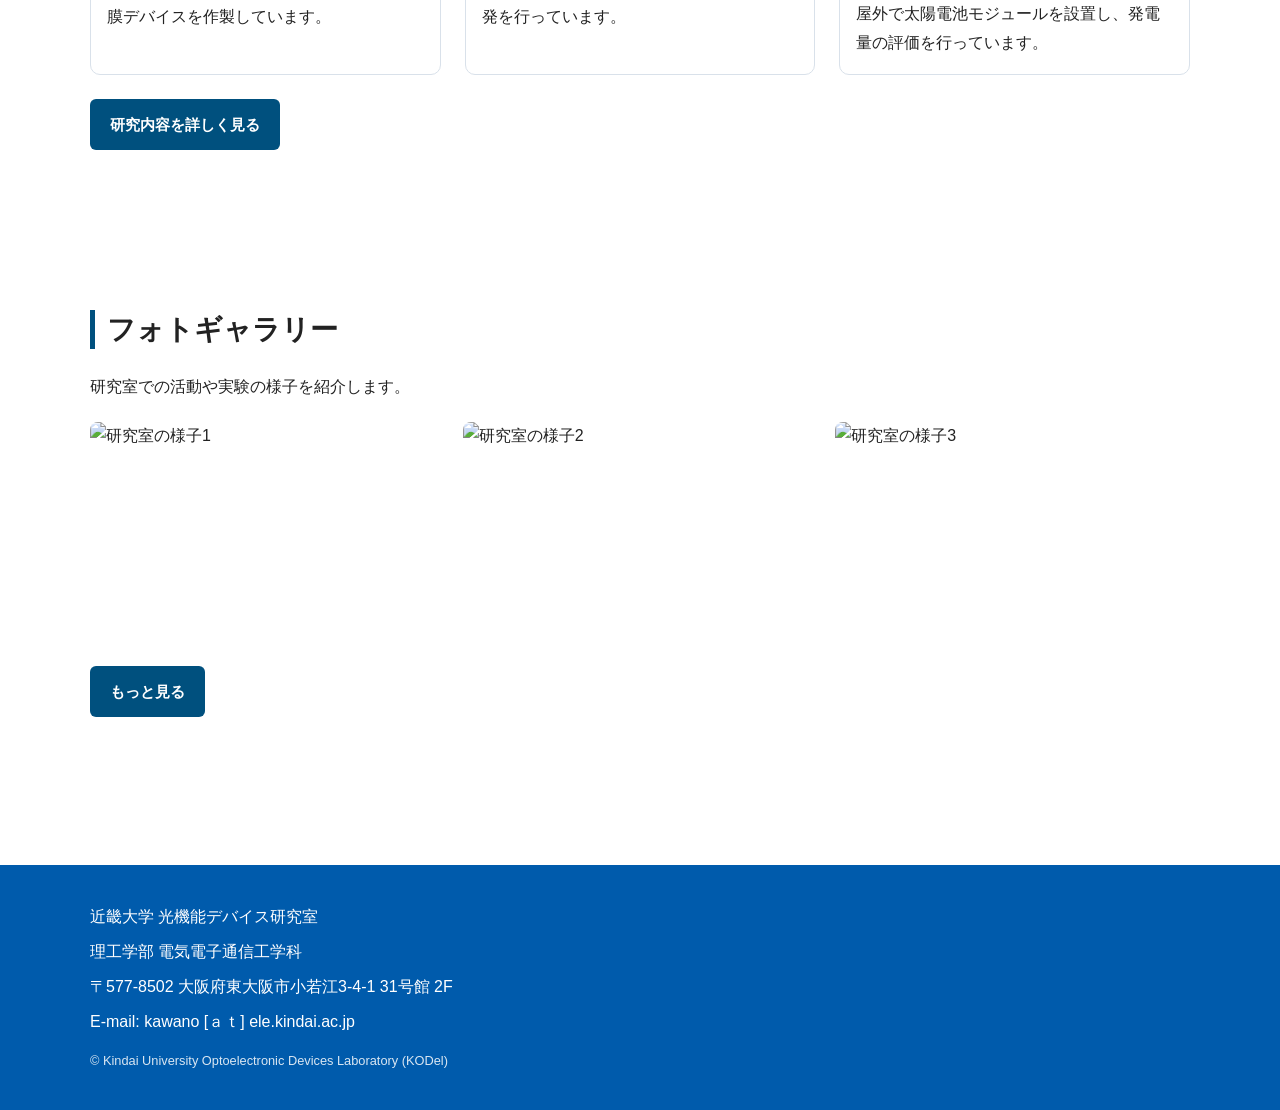
==== commit 23d7954e: "Update index.html" ====
--- a/index.html
+++ b/index.html
@@ -3,10 +3,13 @@
 <head>
   <meta charset="UTF-8">
   <meta name="viewport" content="width=device-width, initial-scale=1.0">
+
   <title>ホーム | 光機能デバイス研究室</title>
   <meta name="description" content="近畿大学 理工学部・電気電子通信工学科 光機能デバイス研究室のホームページです。研究内容、お知らせ、フォトギャラリーなどを掲載しています。">
+
   <link rel="stylesheet" href="css/style.css">
 </head>
+
 <body>
   <header class="site-header">
     <div class="container header-inner">
@@ -21,7 +24,8 @@
 
       <nav class="global-nav" aria-label="グローバルナビゲーション">
         <ul>
-          <li><a href="index.html">ホーム</a></li>
+          <li><a href="index.html" aria-current="page">ホーム</a></li>
+          <li><a href="news.html">お知らせ</a></li>
           <li><a href="research.html">研究内容</a></li>
           <li><a href="members.html">メンバー</a></li>
           <li><a href="publications.html">業績</a></li>
@@ -36,7 +40,7 @@
     <section class="hero">
       <div class="container hero-inner">
         <div class="hero-text">
-          <p class="lab-name-en">Optoelectrical device laboratory</p>
+          <p class="lab-name-en">Optoelectronic Devices Laboratory (KODel)</p>
           <h1>光機能デバイス研究室</h1>
           <p class="catchcopy">光機能デバイスを通じて社会に貢献</p>
         </div>
@@ -50,28 +54,30 @@
     <section class="about section">
       <div class="container">
         <h2>研究室紹介</h2>
+
         <p>太陽電池など、光機能素子の研究を行っています。</p>
         <p>薄膜化合物太陽電池、有機無機混合ハライド(ペロブスカイト)太陽電池、シリコン太陽電池モジュールといった素子が中心です。</p>
         <p>太陽電池の作製の他、太陽電池モジュールのリサイクル、屋外での太陽電池モジュールの実証試験を行っています。</p>
+
         <p class="section-link">
           <a href="research.html" class="button-link">研究内容を見る</a>
         </p>
       </div>
     </section>
 
-<section class="news section">
-  <div class="container">
-    <h2>お知らせ</h2>
+    <section class="news section">
+      <div class="container">
+        <h2>お知らせ</h2>
 
-    <ul class="news-list" id="latest-news-list">
-      <!-- data/news.js から最新3件を自動表示 -->
-    </ul>
+        <ul class="news-list" id="latest-news-list">
+          <li>お知らせを読み込んでいます。</li>
+        </ul>
 
-    <p class="section-link">
-      <a href="news.html" class="button-link">お知らせ一覧を見る</a>
-    </p>
-  </div>
-</section>
+        <p class="section-link">
+          <a href="news.html" class="button-link">お知らせ一覧を見る</a>
+        </p>
+      </div>
+    </section>
 
     <section class="research-summary section">
       <div class="container">
@@ -137,23 +143,36 @@
     </div>
   </footer>
 
+  <script src="data/news.js"></script>
+  <script>
+    const latestNewsList = document.getElementById("latest-news-list");
+
+    if (latestNewsList && typeof newsItems !== "undefined" && Array.isArray(newsItems)) {
+      latestNewsList.innerHTML = "";
+
+      newsItems.slice(0, 3).forEach((item) => {
+        const li = document.createElement("li");
+
+        const time = document.createElement("time");
+        time.setAttribute("datetime", item.datetime);
+        time.textContent = item.date;
+
+        const link = document.createElement("a");
+        link.href = item.url;
+        link.textContent = item.title;
+
+        li.appendChild(time);
+        li.appendChild(link);
+        latestNewsList.appendChild(li);
+      });
+    } else if (latestNewsList) {
+      latestNewsList.innerHTML = "";
+      const li = document.createElement("li");
+      li.textContent = "お知らせを読み込めませんでした。";
+      latestNewsList.appendChild(li);
+    }
+  </script>
+
   <script src="js/main.js"></script>
-  <script src="data/news.js"></script>
-<script>
-  const latestNewsList = document.getElementById("latest-news-list");
-
-  if (latestNewsList && typeof newsItems !== "undefined") {
-    newsItems.slice(0, 3).forEach((item) => {
-      const li = document.createElement("li");
-
-      li.innerHTML = `
-        <time datetime="${item.datetime}">${item.date}</time>
-        <a href="${item.url}">${item.title}</a>
-      `;
-
-      latestNewsList.appendChild(li);
-    });
-  }
-</script>
 </body>
 </html>
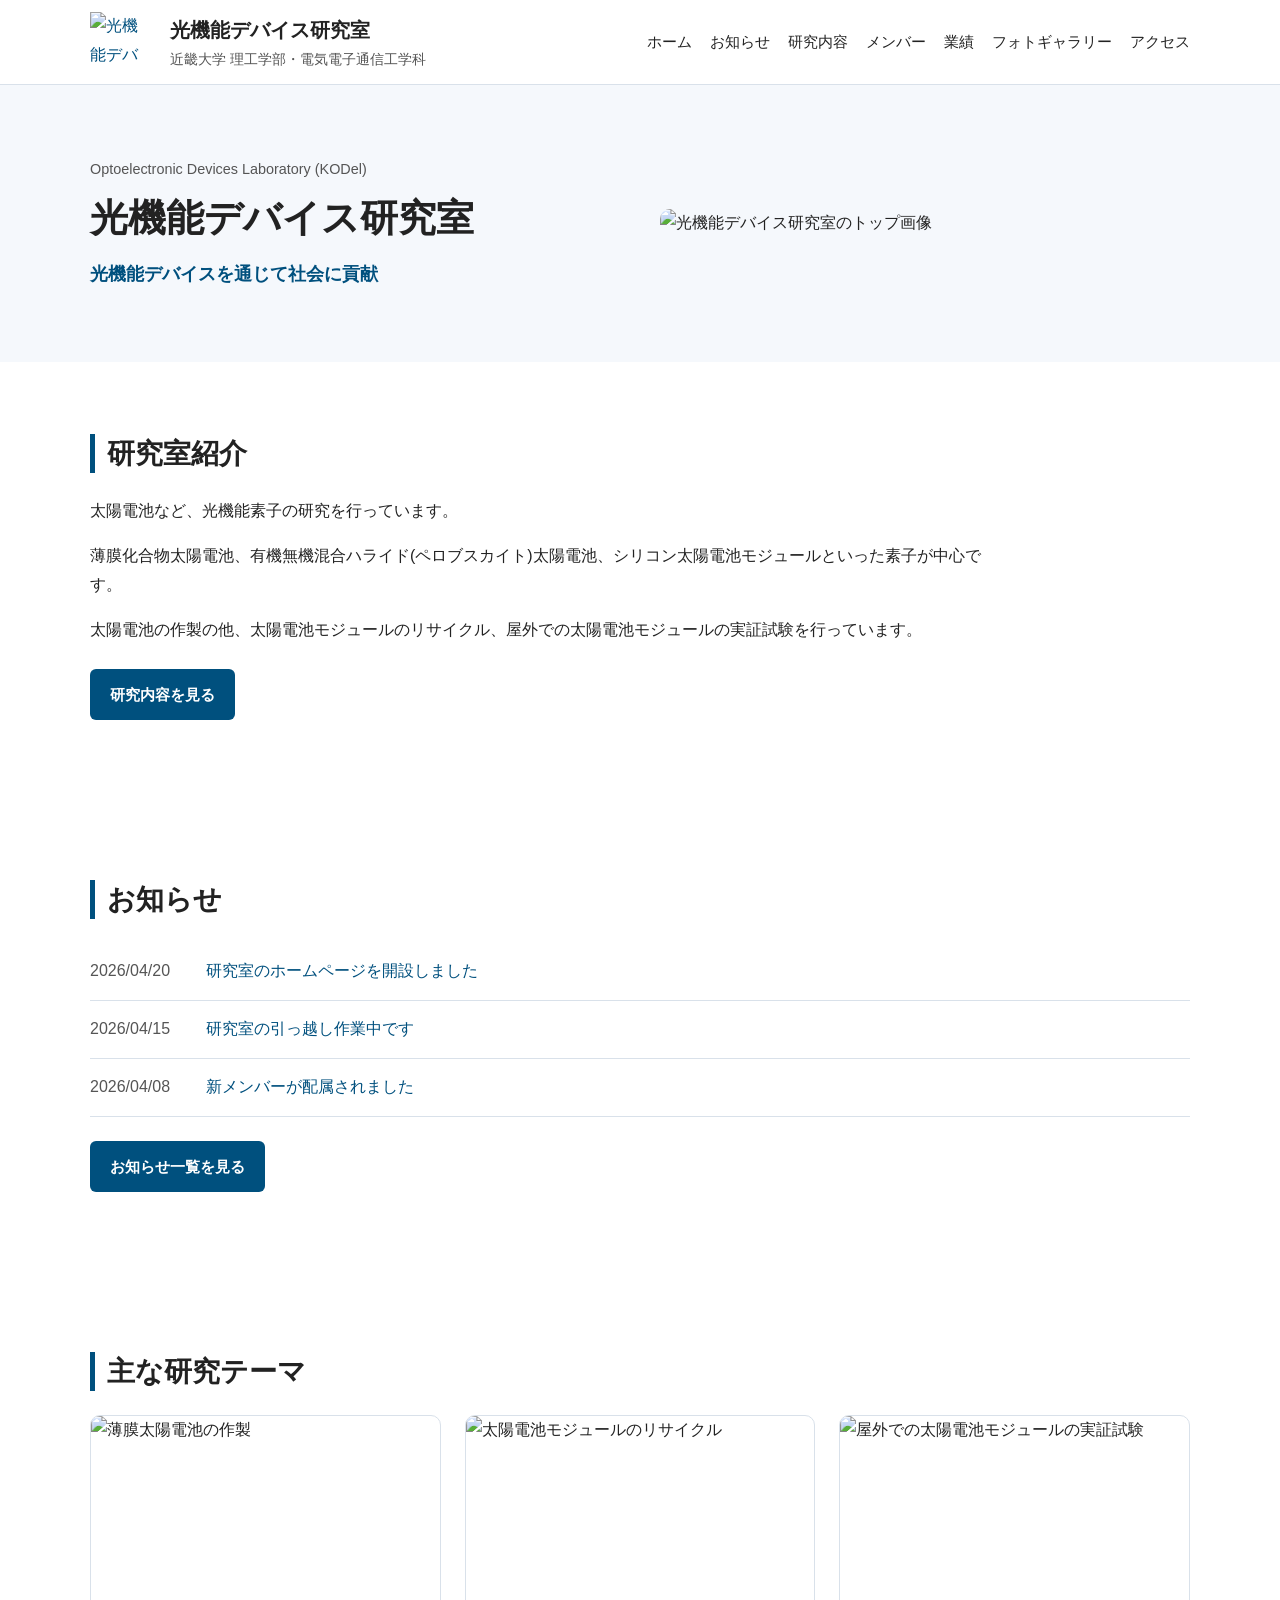
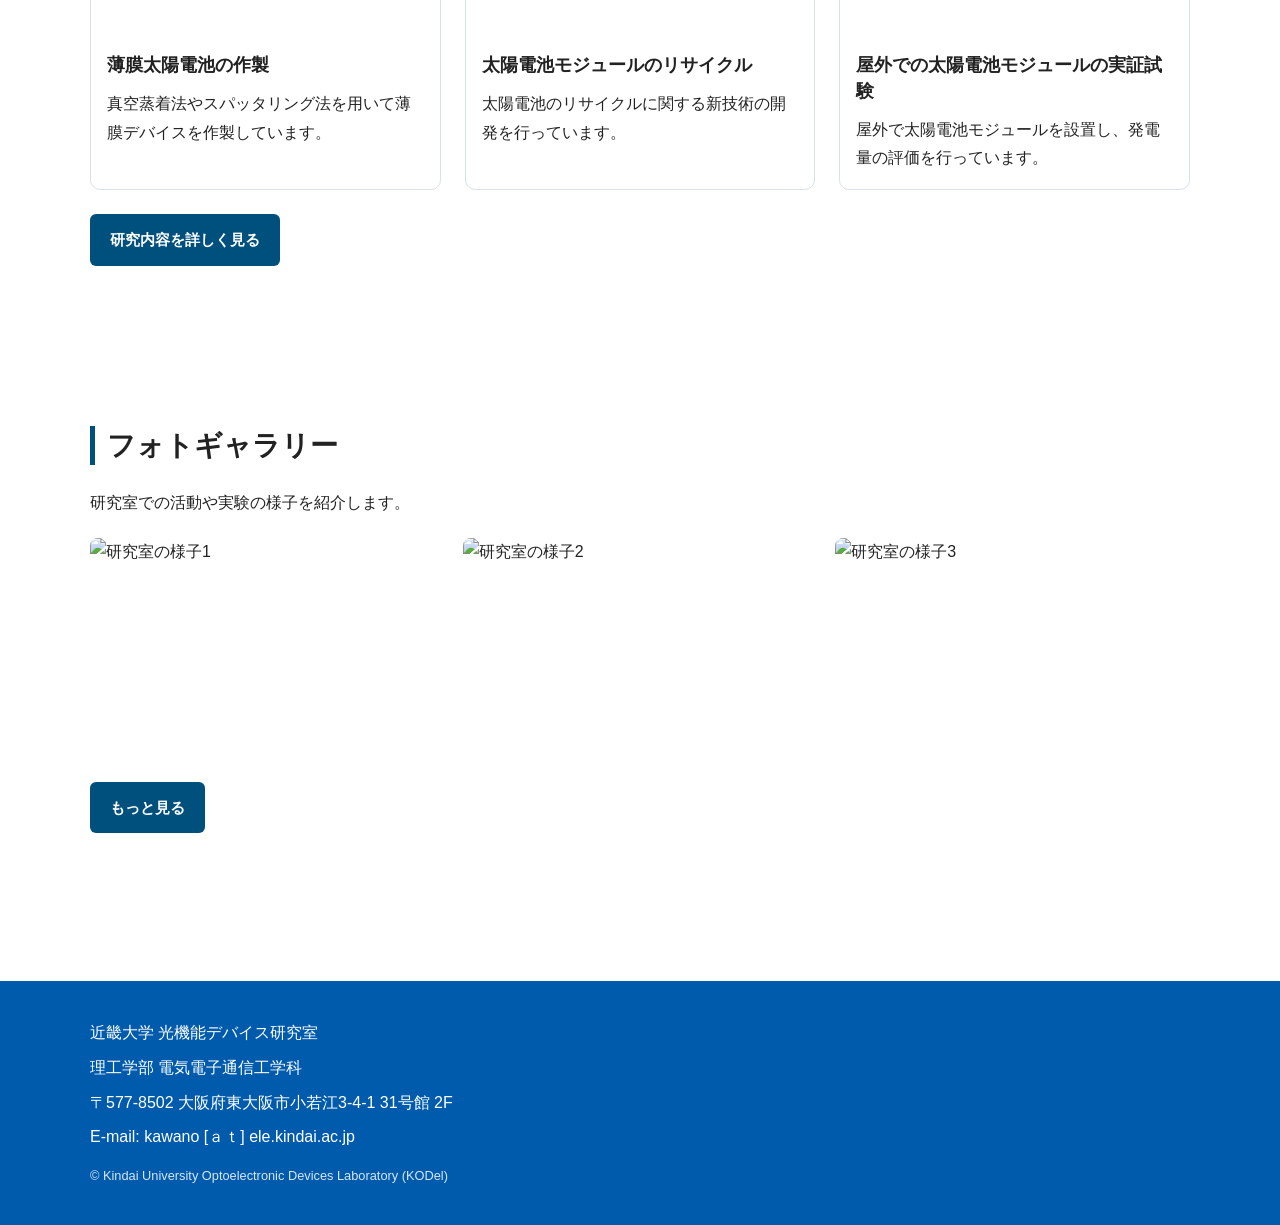
==== commit f1a8333b: "Update index.html" ====
--- a/index.html
+++ b/index.html
@@ -143,7 +143,7 @@
     </div>
   </footer>
 
-  <script src="data/news.js"></script>
+  <script src="news/news.js"></script>
   <script>
     const latestNewsList = document.getElementById("latest-news-list");
 
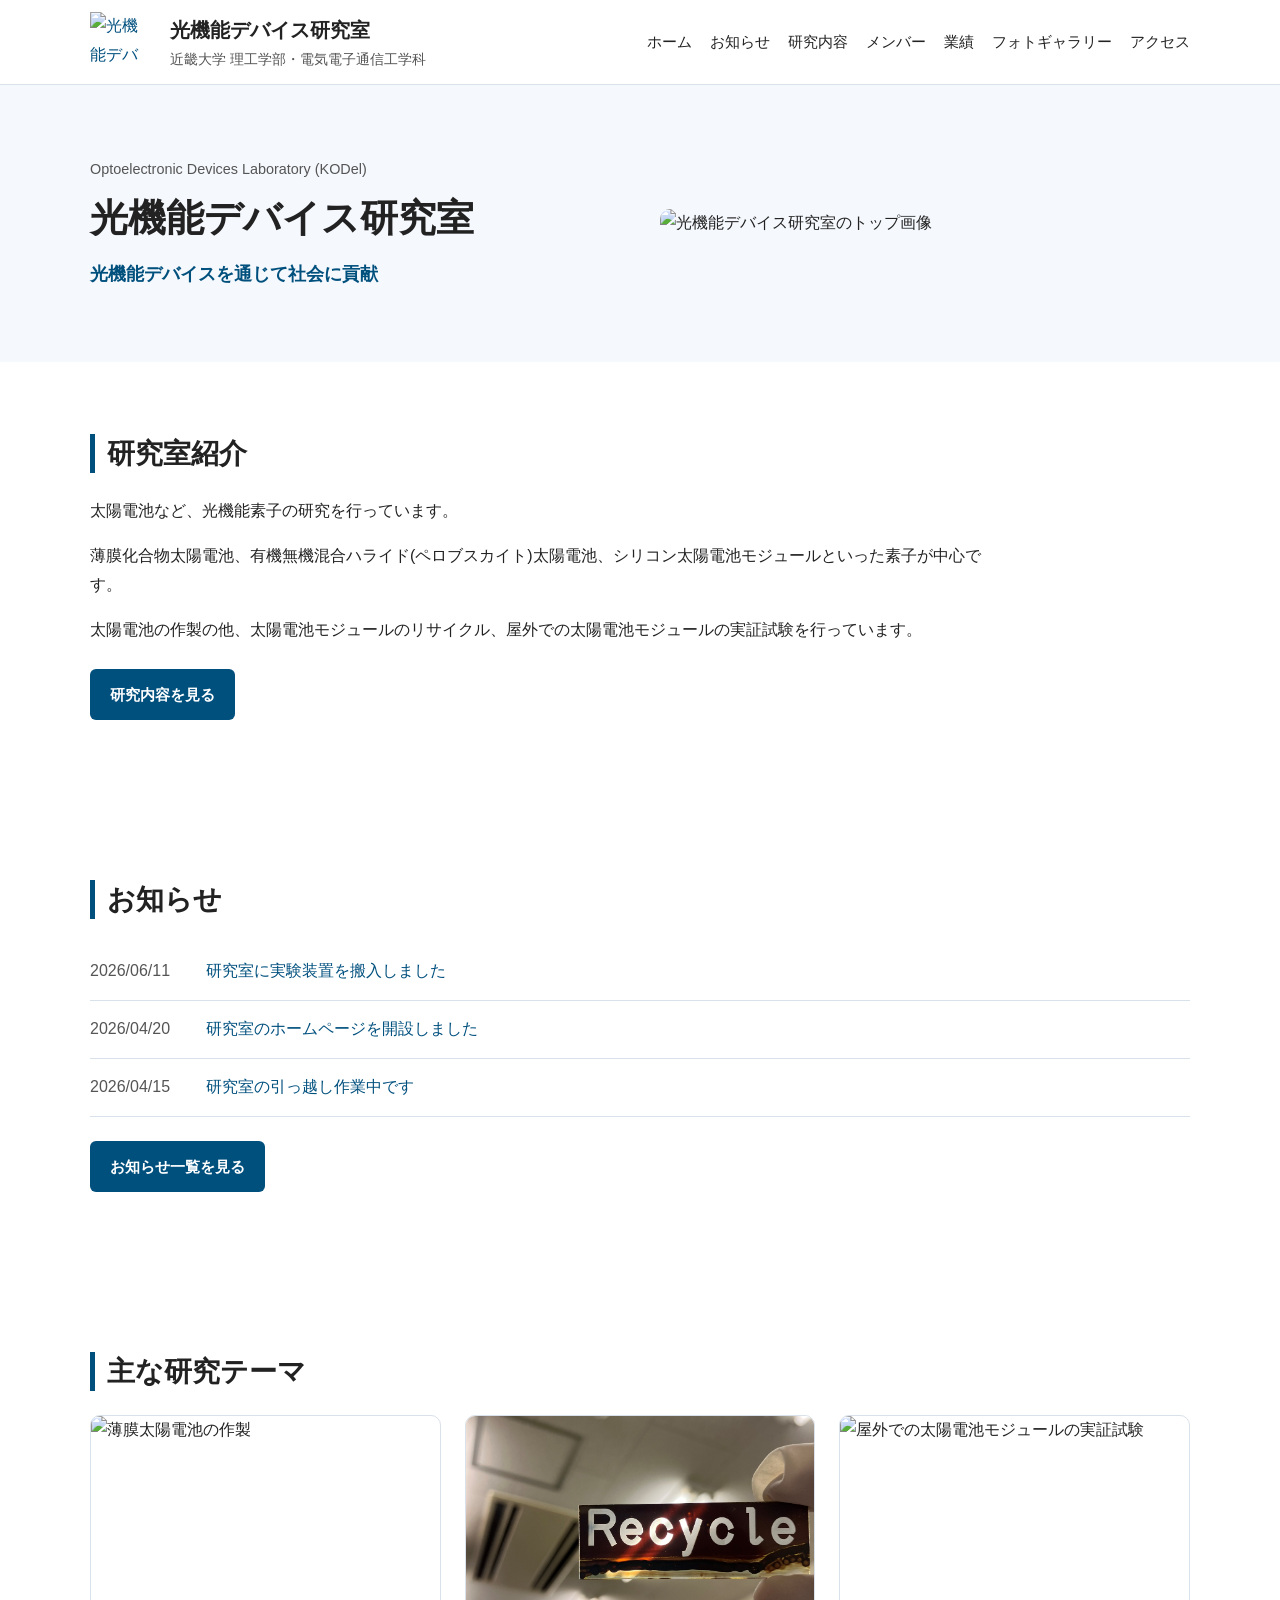
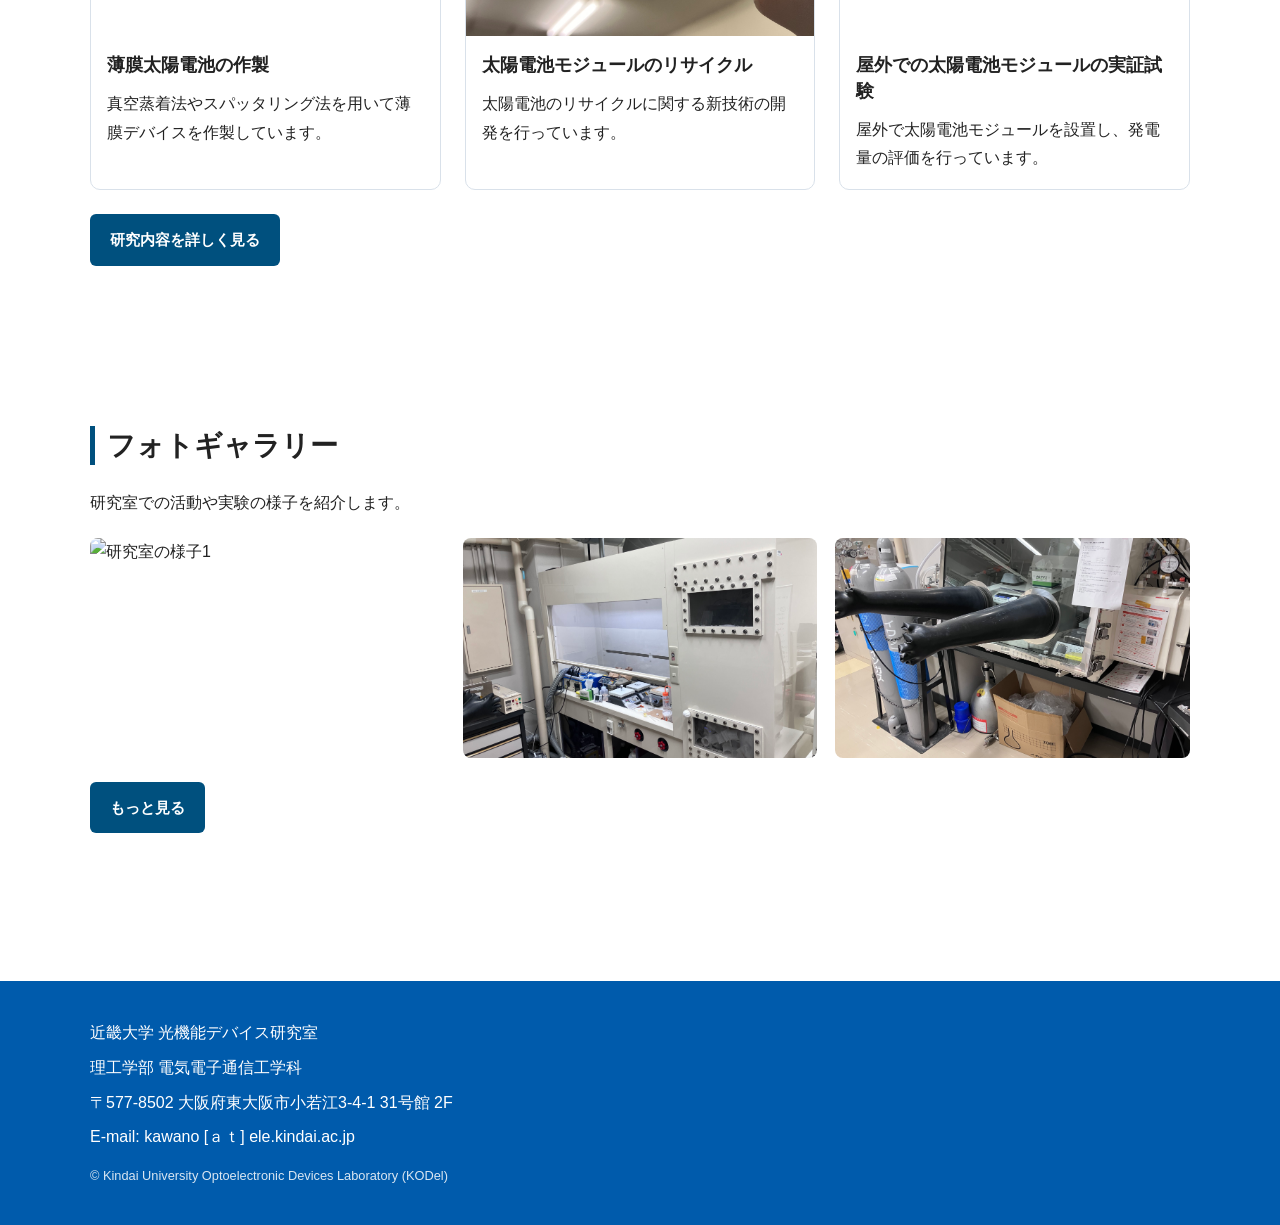
==== commit 041a4b05: "Update index.html" ====
--- a/index.html
+++ b/index.html
@@ -93,7 +93,7 @@
           </article>
 
           <article class="card">
-            <img src="images/theme2.jpg" alt="太陽電池モジュールのリサイクル">
+            <img src="images/theme2.png" alt="太陽電池モジュールのリサイクル">
             <div class="card-body">
               <h3>太陽電池モジュールのリサイクル</h3>
               <p>太陽電池のリサイクルに関する新技術の開発を行っています。</p>
